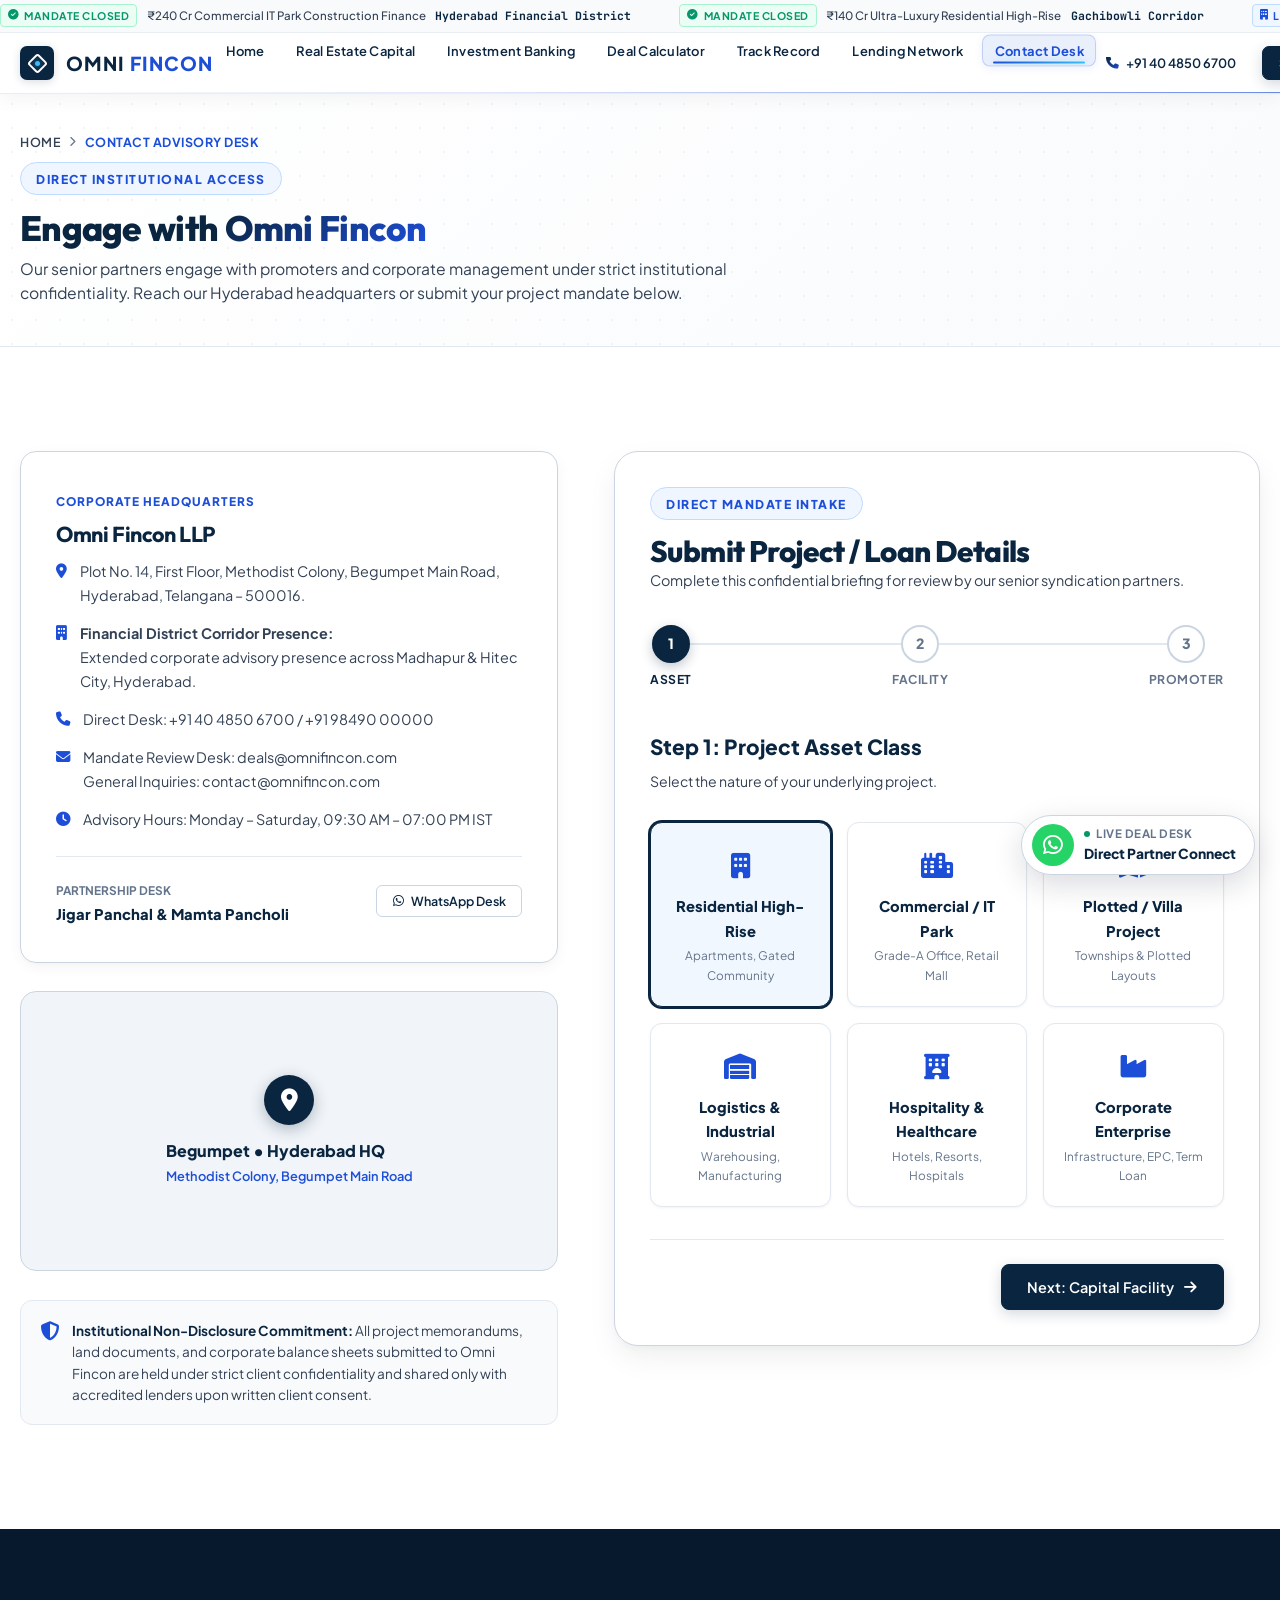
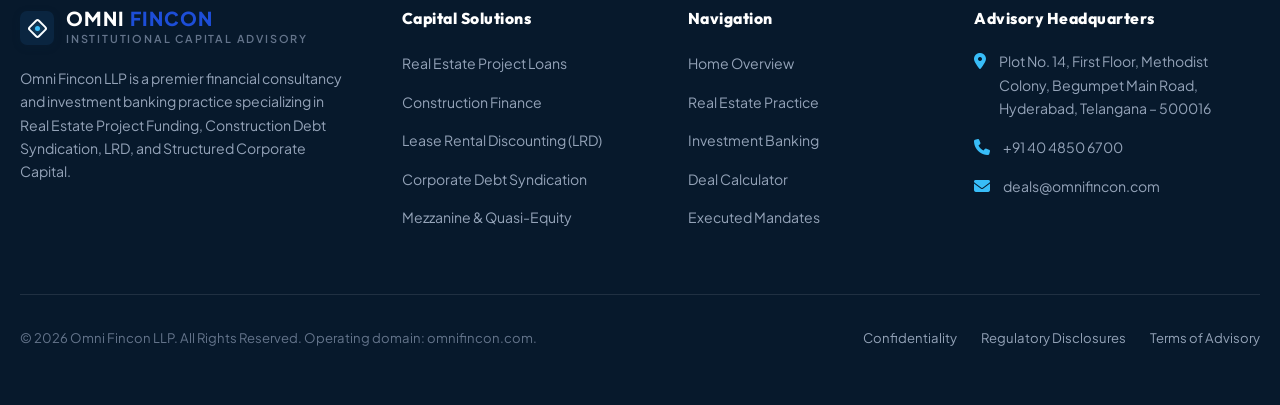
==== contact.html @ d43eb756 "Add files via upload" ====
<!DOCTYPE html>
<html lang="en">
<head>
  <meta charset="UTF-8">
  <meta name="viewport" content="width=device-width, initial-scale=1.0">
  <title>Contact Advisory Desk & Headquarters | Omni Fincon</title>
  <meta name="description" content="Connect with Omni Fincon LLP. Corporate headquarters in Begumpet and Madhapur, Hyderabad. Submit your confidential real estate or debt syndication mandate.">

  <!-- Google Fonts -->
  <link rel="preconnect" href="https://fonts.googleapis.com">
  <link rel="preconnect" href="https://fonts.gstatic.com" crossorigin>
  <link href="https://fonts.googleapis.com/css2?family=JetBrains+Mono:wght@400;600;700&family=Outfit:wght@400;500;600;700;800&family=Playfair+Display:ital,wght@0,600;1,400&family=Plus+Jakarta+Sans:wght@300;400;500;600;700&display=swap" rel="stylesheet">

  <!-- FontAwesome Icons -->
  <link rel="stylesheet" href="https://cdnjs.cloudflare.com/ajax/libs/font-awesome/6.5.1/css/all.min.css">
  <link rel="stylesheet" href="style.css">
</head>
<body>

  <!-- Fixed Master Header Wrapper (Sticky Ticker + Dynamic Nav Header) -->
  <div class="header-master-wrapper">
    <!-- Live Market & Transaction Ticker -->
    <div class="ticker-bar" aria-label="Live Market and Mandate Activity Ticker">
      <div class="ticker-inner">
        <!-- Live Mandate Cycle Set 1 -->
        <div class="ticker-item">
          <span class="ticker-tag green"><i class="fa-solid fa-circle-check"></i> MANDATE CLOSED</span>
          <span>₹240 Cr Commercial IT Park Construction Finance</span>
          <span class="ticker-val">Hyderabad Financial District</span>
        </div>
        <div class="ticker-item">
          <span class="ticker-tag green"><i class="fa-solid fa-circle-check"></i> MANDATE CLOSED</span>
          <span>₹140 Cr Ultra-Luxury Residential High-Rise</span>
          <span class="ticker-val">Gachibowli Corridor</span>
        </div>
        <div class="ticker-item">
          <span class="ticker-tag"><i class="fa-solid fa-building"></i> LRD SYNDICATION</span>
          <span>₹110 Cr Grade-A Office Lease Rental Discounting</span>
          <span class="ticker-val">Sanctioned @ 8.85%</span>
        </div>
        <div class="ticker-item">
          <span class="ticker-tag green"><i class="fa-solid fa-circle-check"></i> MANDATE CLOSED</span>
          <span>₹85 Cr Mezzanine Growth Capital for Township Developer</span>
          <span class="ticker-val">AIF-Structured</span>
        </div>
        <div class="ticker-item">
          <span class="ticker-tag green"><i class="fa-solid fa-circle-check"></i> MANDATE CLOSED</span>
          <span>₹165 Cr Balance Sheet Refinancing & High-Cost Debt Takeover</span>
          <span class="ticker-val">EPC Infrastructure Conglomerate</span>
        </div>
        <div class="ticker-item">
          <span class="ticker-tag"><i class="fa-solid fa-chart-line"></i> CAPITAL BENCHMARK</span>
          <span>Construction Finance Benchmark Range</span>
          <span class="ticker-val">10.50% - 12.25%</span>
        </div>
        <div class="ticker-item">
          <span class="ticker-tag green"><i class="fa-solid fa-circle-check"></i> MANDATE CLOSED</span>
          <span>₹175 Cr Industrial Logistics Park Debt Facility</span>
          <span class="ticker-val">Shamshabad Aero Hub</span>
        </div>
        <div class="ticker-item">
          <span class="ticker-tag green"><i class="fa-solid fa-circle-check"></i> MANDATE CLOSED</span>
          <span>₹95 Cr Senior Secured Debt for Mixed-Use Development</span>
          <span class="ticker-val">HITEC City Extension</span>
        </div>

        <!-- Live Mandate Cycle Set 2 (Identical mirror sequence for seamless perpetual scroll) -->
        <div class="ticker-item">
          <span class="ticker-tag green"><i class="fa-solid fa-circle-check"></i> MANDATE CLOSED</span>
          <span>₹240 Cr Commercial IT Park Construction Finance</span>
          <span class="ticker-val">Hyderabad Financial District</span>
        </div>
        <div class="ticker-item">
          <span class="ticker-tag green"><i class="fa-solid fa-circle-check"></i> MANDATE CLOSED</span>
          <span>₹140 Cr Ultra-Luxury Residential High-Rise</span>
          <span class="ticker-val">Gachibowli Corridor</span>
        </div>
        <div class="ticker-item">
          <span class="ticker-tag"><i class="fa-solid fa-building"></i> LRD SYNDICATION</span>
          <span>₹110 Cr Grade-A Office Lease Rental Discounting</span>
          <span class="ticker-val">Sanctioned @ 8.85%</span>
        </div>
        <div class="ticker-item">
          <span class="ticker-tag green"><i class="fa-solid fa-circle-check"></i> MANDATE CLOSED</span>
          <span>₹85 Cr Mezzanine Growth Capital for Township Developer</span>
          <span class="ticker-val">AIF-Structured</span>
        </div>
        <div class="ticker-item">
          <span class="ticker-tag green"><i class="fa-solid fa-circle-check"></i> MANDATE CLOSED</span>
          <span>₹165 Cr Balance Sheet Refinancing & High-Cost Debt Takeover</span>
          <span class="ticker-val">EPC Infrastructure Conglomerate</span>
        </div>
        <div class="ticker-item">
          <span class="ticker-tag"><i class="fa-solid fa-chart-line"></i> CAPITAL BENCHMARK</span>
          <span>Construction Finance Benchmark Range</span>
          <span class="ticker-val">10.50% - 12.25%</span>
        </div>
        <div class="ticker-item">
          <span class="ticker-tag green"><i class="fa-solid fa-circle-check"></i> MANDATE CLOSED</span>
          <span>₹175 Cr Industrial Logistics Park Debt Facility</span>
          <span class="ticker-val">Shamshabad Aero Hub</span>
        </div>
        <div class="ticker-item">
          <span class="ticker-tag green"><i class="fa-solid fa-circle-check"></i> MANDATE CLOSED</span>
          <span>₹95 Cr Senior Secured Debt for Mixed-Use Development</span>
          <span class="ticker-val">HITEC City Extension</span>
        </div>
      </div>
    </div>

    <!-- Site Navigation Header -->
    <header class="site-header">
      <div class="container nav-container">
        <!-- Brand Logo -->
        <a href="index.html" class="brand-logo">
          <div class="logo-symbol">
            <div class="brand-symbol-dot"></div>
          </div>
          <div class="brand-text">
            <div class="brand-name">OMNI <span>FINCON</span></div>
          </div>
        </a>

        <!-- Desktop Navigation Menu (Standardized across all pages including Home) -->
        <ul class="nav-menu">
          <li><a href="index.html" class="nav-link">Home</a></li>
          <li><a href="real-estate-finance.html" class="nav-link">Real Estate Capital</a></li>
          <li><a href="investment-banking.html" class="nav-link">Investment Banking</a></li>
          <li><a href="index.html#calculator" class="nav-link">Deal Calculator</a></li>
          <li><a href="index.html#track-record" class="nav-link">Track Record</a></li>
          <li><a href="index.html#institutional-network" class="nav-link">Lending Network</a></li>
          <li><a href="contact.html" class="nav-link">Contact Desk</a></li>
        </ul>

        <!-- Nav Action CTAs -->
        <div class="nav-actions">
          <a href="tel:+914048506700" class="phone-quick">
            <i class="fa-solid fa-phone text-gold"></i>
            <span>+91 40 4850 6700</span>
          </a>
          <a href="contact.html#submit-mandate" class="btn btn-gold btn-sm">
            <span>Submit Mandate</span>
            <i class="fa-solid fa-arrow-right"></i>
          </a>
          <button class="mobile-toggle" aria-label="Toggle navigation">
            <i class="fa-solid fa-bars"></i>
          </button>
        </div>
      </div>
    </header>
  </div>

  <!-- Page Hero Banner -->
  <section class="page-hero contact-hero">
    <div class="container">
      <div class="breadcrumbs">
        <a href="index.html">Home</a>
        <i class="fa-solid fa-chevron-right" style="font-size: 0.65rem;"></i>
        <span class="current">Contact Advisory Desk</span>
      </div>

      <span class="section-tag">Direct Institutional Access</span>
      <h1 class="page-title">
        Engage with <span class="text-gradient-gold">Omni Fincon</span>
      </h1>
      <p class="page-intro">
        Our senior partners engage with promoters and corporate management under strict institutional confidentiality. Reach our Hyderabad headquarters or submit your project mandate below.
      </p>
    </div>
  </section>

  <!-- Contact & Mandate Submission Section -->
  <section class="section" id="submit-mandate">
    <div class="container">
      <div class="contact-split-grid">
        <!-- Left: Corporate Offices & Partner Desk -->
        <div class="contact-info-panel">
          <div class="office-hub-box">
            <span class="office-hub-badge">Corporate Headquarters</span>
            <h3>Omni Fincon LLP</h3>
            
            <div class="office-detail-row">
              <i class="fa-solid fa-location-dot"></i>
              <div>
                Plot No. 14, First Floor, Methodist Colony, Begumpet Main Road, Hyderabad, Telangana – 500016.
              </div>
            </div>

            <div class="office-detail-row">
              <i class="fa-solid fa-building"></i>
              <div>
                <strong>Financial District Corridor Presence:</strong><br>
                Extended corporate advisory presence across Madhapur & Hitec City, Hyderabad.
              </div>
            </div>

            <div class="office-detail-row">
              <i class="fa-solid fa-phone"></i>
              <div>
                Direct Desk: +91 40 4850 6700 / +91 98490 00000
              </div>
            </div>

            <div class="office-detail-row">
              <i class="fa-solid fa-envelope"></i>
              <div>
                Mandate Review Desk: deals@omnifincon.com<br>
                General Inquiries: contact@omnifincon.com
              </div>
            </div>

            <div class="office-detail-row">
              <i class="fa-solid fa-clock"></i>
              <div>
                Advisory Hours: Monday – Saturday, 09:30 AM – 07:00 PM IST
              </div>
            </div>

            <div style="margin-top: 1.5rem; padding-top: 1.2rem; border-top: 1px solid var(--border-light); display: flex; justify-content: space-between; align-items: center;">
              <div>
                <span style="font-size: 0.74rem; color: var(--text-muted); text-transform: uppercase; font-weight: 700;">Partnership Desk</span>
                <div style="font-size: 0.92rem; font-weight: 800; color: var(--brand-navy);">Jigar Panchal & Mamta Pancholi</div>
              </div>
              <a href="https://wa.me/919849000000" target="_blank" class="btn btn-outline-gold btn-sm">
                <i class="fa-brands fa-whatsapp"></i> WhatsApp Desk
              </a>
            </div>
          </div>

          <!-- Stylized Dark Map Visualizer -->
          <div class="map-canvas-box">
            <div class="map-pin-pulse">
              <div class="map-pin-icon">
                <i class="fa-solid fa-location-dot"></i>
              </div>
              <div style="font-size: 1rem; font-weight: 800; color: var(--brand-navy); margin-bottom: 2px;">Begumpet • Hyderabad HQ</div>
              <div style="font-size: 0.8rem; color: var(--brand-blue); font-weight: 600;">Methodist Colony, Begumpet Main Road</div>
            </div>
          </div>

          <!-- Confidentiality Guarantee -->
          <div style="background: var(--bg-surface-alt); border: 1px solid var(--border-light); border-radius: 12px; padding: 1.2rem; display: flex; gap: 0.8rem; align-items: flex-start;">
            <i class="fa-solid fa-shield-halved" style="color: var(--brand-blue); font-size: 1.2rem; margin-top: 2px;"></i>
            <div style="font-size: 0.85rem; color: var(--text-secondary); line-height: 1.55;">
              <strong style="color: var(--brand-navy);">Institutional Non-Disclosure Commitment:</strong> All project memorandums, land documents, and corporate balance sheets submitted to Omni Fincon are held under strict client confidentiality and shared only with accredited lenders upon written client consent.
            </div>
          </div>
        </div>

        <!-- Right: Mandate Intake Form -->
        <div>
          <div class="mandate-form-container" style="padding: 2.2rem; box-shadow: var(--shadow-lg);">
            <div class="section-header" style="text-align: left; margin-bottom: 2rem;">
              <span class="section-tag">Direct Mandate Intake</span>
              <h2 style="font-size: 1.85rem; font-weight: 800; color: var(--brand-navy);">Submit Project / Loan Details</h2>
              <p style="font-size: 0.9rem; color: var(--text-secondary);">
                Complete this confidential briefing for review by our senior syndication partners.
              </p>
            </div>

            <!-- Wizard Steps Header -->
            <div class="wizard-steps-header">
              <div class="step-indicator active" data-step-indicator="1">
                <div class="step-circle">1</div>
                <div class="step-label">Asset</div>
              </div>
              <div class="step-indicator" data-step-indicator="2">
                <div class="step-circle">2</div>
                <div class="step-label">Facility</div>
              </div>
              <div class="step-indicator" data-step-indicator="3">
                <div class="step-circle">3</div>
                <div class="step-label">Promoter</div>
              </div>
            </div>

            <!-- Step 1 -->
            <div class="wizard-panel active" data-step="1">
              <div class="form-group-title">Step 1: Project Asset Class</div>
              <div class="form-group-desc">Select the nature of your underlying project.</div>

              <div class="form-selection-grid">
                <div class="select-card selected" data-value="residential">
                  <div class="select-card-icon"><i class="fa-solid fa-building"></i></div>
                  <div class="select-card-name">Residential High-Rise</div>
                  <div class="select-card-sub">Apartments, Gated Community</div>
                </div>
                <div class="select-card" data-value="commercial">
                  <div class="select-card-icon"><i class="fa-solid fa-city"></i></div>
                  <div class="select-card-name">Commercial / IT Park</div>
                  <div class="select-card-sub">Grade-A Office, Retail Mall</div>
                </div>
                <div class="select-card" data-value="plotted">
                  <div class="select-card-icon"><i class="fa-solid fa-map-location-dot"></i></div>
                  <div class="select-card-name">Plotted / Villa Project</div>
                  <div class="select-card-sub">Townships & Plotted Layouts</div>
                </div>
                <div class="select-card" data-value="logistics">
                  <div class="select-card-icon"><i class="fa-solid fa-warehouse"></i></div>
                  <div class="select-card-name">Logistics & Industrial</div>
                  <div class="select-card-sub">Warehousing, Manufacturing</div>
                </div>
                <div class="select-card" data-value="hospitality">
                  <div class="select-card-icon"><i class="fa-solid fa-hotel"></i></div>
                  <div class="select-card-name">Hospitality & Healthcare</div>
                  <div class="select-card-sub">Hotels, Resorts, Hospitals</div>
                </div>
                <div class="select-card" data-value="corporate">
                  <div class="select-card-icon"><i class="fa-solid fa-industry"></i></div>
                  <div class="select-card-name">Corporate Enterprise</div>
                  <div class="select-card-sub">Infrastructure, EPC, Term Loan</div>
                </div>
              </div>

              <div class="wizard-nav-btns" style="justify-content: flex-end;">
                <button class="btn btn-gold btn-wizard-next">
                  <span>Next: Capital Facility</span>
                  <i class="fa-solid fa-arrow-right"></i>
                </button>
              </div>
            </div>

            <!-- Step 2 -->
            <div class="wizard-panel" data-step="2">
              <div class="form-group-title">Step 2: Desired Capital Facility</div>
              <div class="form-group-desc">Specify loan requirements and current approval stage.</div>

              <div class="form-row-2">
                <div class="form-field">
                  <label>Financing Structure Needed *</label>
                  <select class="form-select" id="mandate-facility-type">
                    <option value="cf">Construction Finance / Project Loan</option>
                    <option value="lrd">Lease Rental Discounting (LRD)</option>
                    <option value="mezz">Mezzanine / Structured Debt</option>
                    <option value="land">Land Equity / Plotted Acquisition</option>
                    <option value="takeover">High-Cost Debt Refinancing / Takeover</option>
                    <option value="pe">Private Equity / Joint Venture (JV)</option>
                  </select>
                </div>
                <div class="form-field">
                  <label>Approval & Execution Stage *</label>
                  <select class="form-select" id="mandate-stage">
                    <option value="rera">RERA Approved & Ready to Launch</option>
                    <option value="under_construction">Active Construction (Plinth / Slab level)</option>
                    <option value="approvals">Municipal Sanctions in Progress</option>
                    <option value="ready">Completed / Occupancy Certificate (OC) Stage</option>
                    <option value="land">Land Acquisition Stage</option>
                  </select>
                </div>
              </div>

              <div class="form-row-2">
                <div class="form-field">
                  <label>Estimated Project Cost (Crores INR) *</label>
                  <input type="number" class="form-input" id="mandate-project-cost" placeholder="e.g. 150">
                </div>
                <div class="form-field">
                  <label>Desired Debt Amount (Crores INR) *</label>
                  <input type="number" class="form-input" id="mandate-capital-req" placeholder="e.g. 90">
                </div>
              </div>

              <div class="wizard-nav-btns">
                <button class="btn btn-glass btn-wizard-prev">
                  <i class="fa-solid fa-arrow-left"></i> <span>Back</span>
                </button>
                <button class="btn btn-gold btn-wizard-next">
                  <span>Next: Promoter Details</span>
                  <i class="fa-solid fa-arrow-right"></i>
                </button>
              </div>
            </div>

            <!-- Step 3 -->
            <div class="wizard-panel" data-step="3">
              <div class="form-group-title">Step 3: Promoter & Entity Verification</div>
              <div class="form-group-desc">Direct details for senior partner communication.</div>

              <div class="form-row-2">
                <div class="form-field">
                  <label>Promoter / Director Name *</label>
                  <input type="text" class="form-input" id="mandate-promoter-name" placeholder="Full Name" required>
                </div>
                <div class="form-field">
                  <label>Development Entity Name *</label>
                  <input type="text" class="form-input" id="mandate-entity-name" placeholder="Company Name" required>
                </div>
              </div>

              <div class="form-row-2">
                <div class="form-field">
                  <label>Official Email Address *</label>
                  <input type="email" class="form-input" id="mandate-email" placeholder="name@company.com" required>
                </div>
                <div class="form-field">
                  <label>Direct Mobile / WhatsApp Contact *</label>
                  <input type="tel" class="form-input" id="mandate-phone" placeholder="+91 98765 43210" required>
                </div>
              </div>

              <div class="form-row-2">
                <div class="form-field">
                  <label>Project Location / City *</label>
                  <input type="text" class="form-input" id="mandate-city" placeholder="e.g. Hyderabad (Kokapet / Neopolis)">
                </div>
                <div class="form-field">
                  <label>Target Turnaround Timeline</label>
                  <select class="form-select" id="mandate-urgency">
                    <option value="immediate">Urgent (Within 30 Days)</option>
                    <option value="standard">Standard (30 - 60 Days)</option>
                    <option value="planning">Forward Planning (Next Quarter)</option>
                  </select>
                </div>
              </div>

              <div class="form-field">
                <label>Brief Project Notes / Specific Structuring Needs (Optional)</label>
                <textarea class="form-textarea" id="mandate-notes" placeholder="Mention total land extent, built-up area (BUA), projected top-line revenue, or existing bank liabilities..."></textarea>
              </div>

              <div class="wizard-nav-btns">
                <button class="btn btn-glass btn-wizard-prev">
                  <i class="fa-solid fa-arrow-left"></i> <span>Back</span>
                </button>
                <button class="btn btn-gold" id="wizard-submit-btn">
                  <i class="fa-solid fa-shield-halved"></i>
                  <span>Submit Mandate Confidentially</span>
                </button>
              </div>
            </div>
          </div>
        </div>
      </div>
    </div>
  </section>

  <!-- Site Footer -->
  <footer class="site-footer" data-header-theme="dark">
    <div class="container">
      <div class="footer-grid">
        <div class="footer-brand">
          <div class="brand-logo" style="margin-bottom: 1rem;">
            <div class="logo-symbol">
              <div class="brand-symbol-dot"></div>
            </div>
            <div class="brand-text">
              <div class="brand-name">OMNI <span>FINCON</span></div>
              <div class="brand-tagline">Institutional Capital Advisory</div>
            </div>
          </div>
          <p>
            Omni Fincon LLP is a premier financial consultancy and investment banking practice specializing in Real Estate Project Funding, Construction Debt Syndication, LRD, and Structured Corporate Capital.
          </p>
        </div>

        <div class="footer-col">
          <h4>Capital Solutions</h4>
          <ul class="footer-links">
            <li><a href="real-estate-finance.html">Real Estate Project Loans</a></li>
            <li><a href="real-estate-finance.html">Construction Finance</a></li>
            <li><a href="real-estate-finance.html">Lease Rental Discounting (LRD)</a></li>
            <li><a href="investment-banking.html">Corporate Debt Syndication</a></li>
            <li><a href="investment-banking.html">Mezzanine & Quasi-Equity</a></li>
          </ul>
        </div>

        <div class="footer-col">
          <h4>Navigation</h4>
          <ul class="footer-links">
            <li><a href="index.html">Home Overview</a></li>
            <li><a href="real-estate-finance.html">Real Estate Practice</a></li>
            <li><a href="investment-banking.html">Investment Banking</a></li>
            <li><a href="index.html#calculator">Deal Calculator</a></li>
            <li><a href="index.html#track-record">Executed Mandates</a></li>
          </ul>
        </div>

        <div class="footer-col">
          <h4>Advisory Headquarters</h4>
          <div class="footer-contact-item">
            <i class="fa-solid fa-location-dot"></i>
            <span>Plot No. 14, First Floor, Methodist Colony, Begumpet Main Road, Hyderabad, Telangana – 500016</span>
          </div>
          <div class="footer-contact-item">
            <i class="fa-solid fa-phone"></i>
            <span>+91 40 4850 6700</span>
          </div>
          <div class="footer-contact-item">
            <i class="fa-solid fa-envelope"></i>
            <span>deals@omnifincon.com</span>
          </div>
        </div>
      </div>

      <div class="footer-bottom">
        <div>© 2026 Omni Fincon LLP. All Rights Reserved. Operating domain: <a href="https://omnifincon.com" style="color: var(--gold-light);">omnifincon.com</a>.</div>
        <div class="footer-bottom-links">
          <a href="#">Confidentiality</a>
          <a href="#">Regulatory Disclosures</a>
          <a href="#">Terms of Advisory</a>
        </div>
      </div>
    </div>
  </footer>

  <!-- Floating WhatsApp Concierge -->
  <a href="https://wa.me/919849000000?text=Hello%20Omni%20Fincon%2C%20I%20would%20like%20to%20discuss%20a%20project%20financing%20mandate." target="_blank" class="floating-concierge" aria-label="Direct WhatsApp Concierge">
    <div class="concierge-avatar">
      <i class="fa-brands fa-whatsapp"></i>
    </div>
    <div class="concierge-text">
      <div class="concierge-title"><span></span> Live Deal Desk</div>
      <div class="concierge-subtitle">Direct Partner Connect</div>
    </div>
  </a>

  <!-- Script -->
  <script src="script.js"></script>
</body>
</html>
---- style.css ----
/* ==========================================================================
   OMNI FINCON - Institutional Capital & Real Estate Investment Banking
   Executive Light Corporate Design System
   Palette: Sovereign Navy Blue, Sapphire, Crisp White, Slate & Emerald
   ========================================================================== */

:root {
  /* Canvas & Background Surfaces */
  --bg-page: #ffffff;
  --bg-surface: #ffffff;
  --bg-surface-alt: #f8fafc;
  --bg-surface-tint: #f1f5f9;
  --bg-surface-subtle: #edf2f7;
  --bg-glass: rgba(255, 255, 255, 0.95);
  
  /* Primary Sovereign Navy & Sapphire Brand Accents (NO GOLD, NO DARK) */
  --brand-navy: #0a2540;
  --brand-navy-deep: #07192c;
  --brand-navy-light: #16365c;
  --brand-blue: #1d4ed8;
  --brand-blue-accent: #2563eb;
  --brand-blue-light: #eff6ff;
  --brand-blue-border: #bfdbfe;
  
  /* Positive / Deal Milestone Accents */
  --emerald-primary: #059669;
  --emerald-light: #ecfdf5;
  --emerald-border: #a7f3d0;
  
  /* Typography Colors */
  --text-primary: #0f172a;
  --text-secondary: #334155;
  --text-muted: #64748b;
  --text-light: #94a3b8;
  --text-brand: #0a2540;
  --text-blue: #1d4ed8;
  
  /* Hairline Borders & Dividers */
  --border-light: #e2e8f0;
  --border-medium: #cbd5e1;
  --border-brand: #93c5fd;
  
  /* Elevation Shadows (Webflow / Stripe / McKinsey Grade) */
  --shadow-sm: 0 1px 3px rgba(15, 23, 42, 0.05);
  --shadow-md: 0 4px 16px -2px rgba(15, 23, 42, 0.06), 0 2px 4px rgba(15, 23, 42, 0.02);
  --shadow-lg: 0 12px 32px -4px rgba(15, 23, 42, 0.08), 0 4px 8px rgba(15, 23, 42, 0.03);
  --shadow-hover: 0 20px 40px -8px rgba(15, 23, 42, 0.12), 0 4px 10px rgba(15, 23, 42, 0.04);
  
  /* Transitions */
  --transition-fast: 0.18s cubic-bezier(0.4, 0, 0.2, 1);
  --transition-smooth: 0.3s cubic-bezier(0.16, 1, 0.3, 1);
  
  /* Fonts */
  --font-heading: 'Outfit', -apple-system, BlinkMacSystemFont, 'Segoe UI', Roboto, sans-serif;
  --font-serif: 'Playfair Display', Georgia, serif;
  --font-body: 'Plus Jakarta Sans', -apple-system, BlinkMacSystemFont, 'Segoe UI', Roboto, sans-serif;
  --font-mono: 'JetBrains Mono', 'SF Mono', monospace;

  /* Executive Investment Banking Cursors (Compact Precision) */
  --cursor-ib-default: url("data:image/svg+xml,%3Csvg%20xmlns%3D%22http%3A%2F%2Fwww.w3.org%2F2000%2Fsvg%22%20width%3D%2220%22%20height%3D%2220%22%20viewBox%3D%220%200%2020%2020%22%3E%3Cdefs%3E%3Cfilter%20id%3D%22s20%22%20x%3D%22-30%25%22%20y%3D%22-30%25%22%20width%3D%22160%25%22%20height%3D%22160%25%22%3E%3CfeDropShadow%20dx%3D%220.8%22%20dy%3D%221%22%20stdDeviation%3D%220.8%22%20flood-color%3D%22%230a2540%22%20flood-opacity%3D%220.45%22%2F%3E%3C%2Ffilter%3E%3C%2Fdefs%3E%3Cpath%20d%3D%22M1.5%201.5%20L7.5%2017.5%20L10.5%2011.5%20L16.5%2011.5%20Z%22%20fill%3D%22%23ffffff%22%20stroke%3D%22%23ffffff%22%20stroke-width%3D%222%22%20stroke-linejoin%3D%22round%22%20filter%3D%22url(%23s20)%22%2F%3E%3Cpath%20d%3D%22M1.5%201.5%20L7.5%2017.5%20L10.5%2011.5%20Z%22%20fill%3D%22%230a2540%22%2F%3E%3Cpath%20d%3D%22M1.5%201.5%20L10.5%2011.5%20L16.5%2011.5%20Z%22%20fill%3D%22%231d4ed8%22%2F%3E%3Cpolygon%20points%3D%221.5%2C1.5%205%2C7%2010.5%2C11.5%204%2C6%22%20fill%3D%22rgba(255%2C255%2C255%2C0.3)%22%2F%3E%3Ccircle%20cx%3D%221.5%22%20cy%3D%221.5%22%20r%3D%220.8%22%20fill%3D%22%2338bdf8%22%2F%3E%3C%2Fsvg%3E") 1 1, auto;
  --cursor-ib-pointer: url("data:image/svg+xml,%3Csvg%20xmlns%3D%22http%3A%2F%2Fwww.w3.org%2F2000%2Fsvg%22%20width%3D%2220%22%20height%3D%2220%22%20viewBox%3D%220%200%2020%2020%22%3E%3Cdefs%3E%3Cfilter%20id%3D%22p20%22%20x%3D%22-30%25%22%20y%3D%22-30%25%22%20width%3D%22160%25%22%20height%3D%22160%25%22%3E%3CfeDropShadow%20dx%3D%220.8%22%20dy%3D%221%22%20stdDeviation%3D%220.8%22%20flood-color%3D%22%23059669%22%20flood-opacity%3D%220.5%22%2F%3E%3C%2Ffilter%3E%3C%2Fdefs%3E%3Cpath%20d%3D%22M1.5%201.5%20L7.5%2017.5%20L10.5%2011.5%20L16.5%2011.5%20Z%22%20fill%3D%22%23ffffff%22%20stroke%3D%22%23ffffff%22%20stroke-width%3D%222%22%20stroke-linejoin%3D%22round%22%20filter%3D%22url(%23p20)%22%2F%3E%3Cpath%20d%3D%22M1.5%201.5%20L7.5%2017.5%20L10.5%2011.5%20Z%22%20fill%3D%22%23065f46%22%2F%3E%3Cpath%20d%3D%22M1.5%201.5%20L10.5%2011.5%20L16.5%2011.5%20Z%22%20fill%3D%22%23059669%22%2F%3E%3Ccircle%20cx%3D%2215%22%20cy%3D%225%22%20r%3D%223.8%22%20fill%3D%22%23059669%22%20stroke%3D%22%23ffffff%22%20stroke-width%3D%221%22%2F%3E%3Cpath%20d%3D%22M13.5%206.5%20L16.5%203.5%20M14.5%203.5%20L16.5%203.5%20L16.5%205.5%22%20fill%3D%22none%22%20stroke%3D%22%23ffffff%22%20stroke-width%3D%221.1%22%20stroke-linecap%3D%22round%22%20stroke-linejoin%3D%22round%22%2F%3E%3Ccircle%20cx%3D%221.5%22%20cy%3D%221.5%22%20r%3D%220.8%22%20fill%3D%22%2334d399%22%2F%3E%3C%2Fsvg%3E") 1 1, pointer;
}

/* Global Reset */
*, *::before, *::after {
  margin: 0;
  padding: 0;
  box-sizing: border-box;
}

html {
  scroll-behavior: smooth;
  font-size: 16px;
  background-color: var(--bg-page);
  cursor: var(--cursor-ib-default);
}

section[id],
div[id] {
  scroll-margin-top: 105px;
}

body {
  font-family: var(--font-body);
  color: var(--text-primary);
  background-color: var(--bg-page);
  line-height: 1.65;
  overflow-x: hidden;
  -webkit-font-smoothing: antialiased;
  -moz-osx-font-smoothing: grayscale;
  cursor: var(--cursor-ib-default);
  padding-top: 92px;
}

/* Interactive Elements Investment Banking Pointer Cursor */
a,
button,
input[type="button"],
input[type="submit"],
input[type="reset"],
input[type="range"],
select,
.btn,
.nav-link,
.brand-logo,
.calc-type-btn,
.deal-filter-btn,
.card-link-btn,
.faq-question,
.tombstone-card,
.service-card,
.mobile-toggle,
.modal-close-btn,
.phone-quick,
[role="button"],
[tabindex="0"] {
  cursor: var(--cursor-ib-pointer);
}

/* Form text fields keep standard text caret */
input[type="text"],
input[type="email"],
input[type="tel"],
input[type="number"],
input[type="search"],
textarea {
  cursor: text;
}

/* Luxury Custom Investment Banking Precision Reticle Follower (Compact) */
.ib-cursor-follower {
  position: fixed;
  top: 0;
  left: 0;
  width: 24px;
  height: 24px;
  border-radius: 50%;
  border: 1.5px solid rgba(29, 78, 216, 0.45);
  background: rgba(29, 78, 216, 0.04);
  pointer-events: none;
  z-index: 999999;
  transform: translate(-50%, -50%);
  transition: width 0.25s cubic-bezier(0.16, 1, 0.3, 1),
              height 0.25s cubic-bezier(0.16, 1, 0.3, 1),
              background 0.25s ease,
              border-color 0.25s ease,
              box-shadow 0.25s ease,
              opacity 0.3s ease;
  opacity: 0;
  backdrop-filter: blur(2px);
  -webkit-backdrop-filter: blur(2px);
  box-shadow: 0 0 10px rgba(29, 78, 216, 0.15);
}

.ib-cursor-follower.is-hovering {
  width: 38px;
  height: 38px;
  border-color: rgba(5, 150, 105, 0.65);
  background: rgba(5, 150, 105, 0.08);
  box-shadow: 0 0 16px rgba(5, 150, 105, 0.25);
}

.ib-cursor-follower.is-clicking {
  transform: translate(-50%, -50%) scale(0.82);
}

@media (hover: none) and (pointer: coarse) {
  .ib-cursor-follower {
    display: none !important;
  }
}

/* Container */
.container {
  width: 100%;
  max-width: 1280px;
  margin: 0 auto;
  padding: 0 2rem;
  position: relative;
  z-index: 1;
}

/* Typography Utilities */
h1, h2, h3, h4, h5, h6 {
  font-family: var(--font-heading);
  color: var(--brand-navy);
  font-weight: 700;
  line-height: 1.22;
  letter-spacing: -0.02em;
}

.serif-accent {
  font-family: var(--font-serif);
  font-style: italic;
  font-weight: 400;
}

.text-brand {
  color: var(--brand-navy);
}

.text-blue {
  color: var(--brand-blue);
}

.text-gradient-gold, .text-gold {
  /* Redefined as Executive Deep Navy to Sapphire Gradient */
  background: linear-gradient(135deg, #0a2540 0%, #1d4ed8 100%);
  -webkit-background-clip: text;
  -webkit-text-fill-color: transparent;
  display: inline-block;
}

.text-cyan {
  color: var(--brand-blue);
}

.text-muted {
  color: var(--text-secondary);
}

p {
  color: var(--text-secondary);
  font-size: 1rem;
}

a {
  color: inherit;
  text-decoration: none;
  transition: var(--transition-fast);
}

/* ==========================================================================
   Fixed Header Master Wrapper (Sticky Container for Ticker + Navigation Header)
   Keeps the Live Ticker permanently visible across all scrolls, pages & sections
   ========================================================================== */
.header-master-wrapper {
  position: fixed !important;
  top: 0 !important;
  left: 0 !important;
  right: 0 !important;
  width: 100% !important;
  z-index: 99999 !important;
  display: flex;
  flex-direction: column;
}

/* Top Live Transaction & Market Ticker (Semi-Transparent Executive Frosted Glass) */
.ticker-bar {
  background: rgba(248, 250, 252, 0.85);
  backdrop-filter: blur(14px) saturate(180%);
  -webkit-backdrop-filter: blur(14px) saturate(180%);
  border-bottom: 1px solid rgba(226, 232, 240, 0.7);
  padding: 0.28rem 0;
  font-size: 0.72rem;
  overflow: hidden;
  white-space: nowrap;
  position: relative;
  z-index: 101;
  transition: background 0.35s cubic-bezier(0.16, 1, 0.3, 1),
              border-color 0.35s cubic-bezier(0.16, 1, 0.3, 1),
              color 0.35s cubic-bezier(0.16, 1, 0.3, 1);
}

/* Scrolled Light Theme on Ticker */
.header-master-wrapper.scrolled .ticker-bar {
  background: rgba(248, 250, 252, 0.88);
  border-bottom-color: var(--border-medium);
}

/* Dark Theme on Deep Navy Backgrounds (CTA Section & Footer) */
.header-master-wrapper.theme-dark .ticker-bar {
  background: rgba(7, 26, 47, 0.86);
  border-bottom-color: rgba(255, 255, 255, 0.12);
}

.header-master-wrapper.theme-dark .ticker-item {
  color: #cbd5e1;
}

.header-master-wrapper.theme-dark .ticker-val {
  color: #ffffff;
}

.header-master-wrapper.theme-dark .ticker-tag {
  background: rgba(30, 58, 138, 0.7);
  color: #93c5fd;
  border-color: rgba(147, 197, 253, 0.35);
}

.header-master-wrapper.theme-dark .ticker-tag.green {
  background: rgba(6, 78, 59, 0.7);
  color: #6ee7b7;
  border-color: rgba(110, 231, 183, 0.35);
}

.ticker-inner {
  display: inline-flex !important;
  width: max-content !important;
  white-space: nowrap !important;
  animation: tickerScroll 36s linear infinite !important;
  -webkit-animation: tickerScroll 36s linear infinite !important;
  gap: 0;
  align-items: center;
  will-change: transform;
}

@keyframes tickerScroll {
  0% {
    transform: translateX(0);
    -webkit-transform: translateX(0);
  }
  100% {
    transform: translateX(-50%);
    -webkit-transform: translateX(-50%);
  }
}

@-webkit-keyframes tickerScroll {
  0% {
    -webkit-transform: translateX(0);
  }
  100% {
    -webkit-transform: translateX(-50%);
  }
}

.ticker-item {
  display: inline-flex;
  align-items: center;
  gap: 0.6rem;
  color: var(--text-secondary);
  font-weight: 500;
  flex-shrink: 0;
  margin-right: 3rem;
}

.ticker-tag {
  background: var(--brand-blue-light);
  color: var(--brand-blue);
  border: 1px solid var(--brand-blue-border);
  padding: 2px 7px;
  border-radius: 4px;
  font-weight: 700;
  font-size: 0.66rem;
  letter-spacing: 0.5px;
  display: inline-flex;
  align-items: center;
  gap: 0.3rem;
}

.ticker-tag.green {
  background: var(--emerald-light);
  color: var(--emerald-primary);
  border: 1px solid var(--emerald-border);
}

.ticker-val {
  color: var(--brand-navy);
  font-weight: 700;
  font-family: var(--font-mono);
}

/* Site Navigation Header (Semi-Transparent Frosted Glass Bar) */
.site-header {
  position: relative;
  width: 100%;
  z-index: 100;
  background: rgba(255, 255, 255, 0.82);
  backdrop-filter: blur(16px) saturate(180%);
  -webkit-backdrop-filter: blur(16px) saturate(180%);
  border-bottom: 1px solid rgba(226, 232, 240, 0.75);
  box-shadow: 0 4px 20px rgba(15, 23, 42, 0.05);
  overflow: visible;
  transition: background 0.35s cubic-bezier(0.16, 1, 0.3, 1),
              backdrop-filter 0.35s cubic-bezier(0.16, 1, 0.3, 1),
              box-shadow 0.35s cubic-bezier(0.16, 1, 0.3, 1),
              border-color 0.35s cubic-bezier(0.16, 1, 0.3, 1);
}

/* Scrolled elevation */
.header-master-wrapper.scrolled .site-header {
  background: rgba(255, 255, 255, 0.86);
  box-shadow: 0 6px 24px rgba(15, 23, 42, 0.08);
}

/* Dark Theme on Deep Navy Backgrounds (CTA Banner & Footer) */
.header-master-wrapper.theme-dark .site-header {
  background: rgba(10, 37, 64, 0.85);
  border-bottom-color: rgba(255, 255, 255, 0.12);
  box-shadow: 0 8px 32px rgba(0, 0, 0, 0.35);
}

.header-master-wrapper.theme-dark .brand-name {
  color: #ffffff;
}

.header-master-wrapper.theme-dark .brand-name span {
  color: #38bdf8;
}

.header-master-wrapper.theme-dark .logo-symbol {
  background: #1d4ed8;
  box-shadow: 0 2px 10px rgba(29, 78, 216, 0.4);
}

.header-master-wrapper.theme-dark .logo-symbol::before {
  border-color: #ffffff;
}

.header-master-wrapper.theme-dark .nav-link {
  color: #f1f5f9;
}

.header-master-wrapper.theme-dark .nav-link:hover {
  color: #38bdf8;
  background: rgba(255, 255, 255, 0.12);
  border-color: rgba(255, 255, 255, 0.22);
  transform: translateY(-1.5px);
  box-shadow: 0 4px 14px rgba(56, 189, 248, 0.2), inset 0 1px 0 rgba(255, 255, 255, 0.2);
}

.header-master-wrapper.theme-dark .nav-link:active {
  transform: translateY(0.5px) scale(0.97);
}

.header-master-wrapper.theme-dark .nav-link.active {
  color: #38bdf8;
  background: rgba(56, 189, 248, 0.16);
  border-color: rgba(56, 189, 248, 0.35);
  box-shadow: 0 2px 10px rgba(56, 189, 248, 0.25);
}

.header-master-wrapper.theme-dark .nav-link::after {
  background: linear-gradient(90deg, #38bdf8, #93c5fd, #38bdf8);
  box-shadow: 0 0 10px rgba(56, 189, 248, 0.85);
}

.header-master-wrapper.theme-dark .phone-quick {
  color: #ffffff;
}

.header-master-wrapper.theme-dark .phone-quick:hover {
  color: #38bdf8;
  background: rgba(255, 255, 255, 0.1);
  border-color: rgba(255, 255, 255, 0.2);
  transform: translateY(-1.5px);
  box-shadow: 0 4px 14px rgba(56, 189, 248, 0.15);
}

.header-master-wrapper.theme-dark .phone-quick i {
  color: #38bdf8;
}

.header-master-wrapper.theme-dark .btn-gold {
  background: #ffffff;
  color: var(--brand-navy);
  border-color: #ffffff;
  box-shadow: 0 4px 14px rgba(0, 0, 0, 0.25);
}

.header-master-wrapper.theme-dark .btn-gold:hover {
  background: var(--brand-blue-light);
  color: var(--brand-blue);
  border-color: #ffffff;
  transform: translateY(-2px);
  box-shadow: 0 6px 20px rgba(255, 255, 255, 0.3);
}

.header-master-wrapper.theme-dark .btn-gold:active {
  transform: translateY(0.5px) scale(0.97);
}

.header-master-wrapper.theme-dark .mobile-toggle {
  color: #ffffff;
}

.header-master-wrapper.theme-dark .site-header::after {
  background: linear-gradient(
    90deg,
    transparent 0%,
    rgba(56, 189, 248, 0.25) 25%,
    rgba(56, 189, 248, 0.8) 50%,
    rgba(147, 197, 253, 0.8) 65%,
    transparent 100%
  );
}

/* Dynamic Smooth Transitions for All Header Components */
.site-header,
.site-header .brand-name,
.site-header .brand-name span,
.site-header .logo-symbol,
.site-header .nav-link,
.site-header .phone-quick,
.site-header .phone-quick i,
.site-header .btn-gold,
.site-header .mobile-toggle {
  transition: all 0.35s cubic-bezier(0.16, 1, 0.3, 1);
}

/* Header Animated Edge Beam (Sweeps from One Side to Another) */
.site-header::after {
  content: '';
  position: absolute;
  bottom: 0;
  left: 0;
  right: 0;
  width: 100%;
  height: 1.5px;
  background: linear-gradient(
    90deg,
    transparent 0%,
    rgba(29, 78, 216, 0.15) 20%,
    rgba(29, 78, 216, 0.65) 50%,
    rgba(56, 189, 248, 0.65) 70%,
    transparent 100%
  );
  background-size: 200% 100%;
  animation: beamSweep 4s linear infinite;
  pointer-events: none;
}

@keyframes beamSweep {
  0% {
    background-position: 200% 0;
  }
  100% {
    background-position: -200% 0;
  }
}

/* Container & Stable Header Alignment */
.nav-container {
  display: flex;
  justify-content: space-between;
  align-items: center;
  height: 60px;
}

.header-master-wrapper.scrolled .nav-container {
  height: 60px;
}

/* Brand Logo (Executive Navy & Blue Insignia with Micro-Interaction) */
.brand-logo {
  display: flex;
  align-items: center;
  gap: 0.75rem;
  flex-shrink: 0;
  transition: transform 0.3s cubic-bezier(0.16, 1, 0.3, 1);
}

.brand-logo:hover {
  transform: translateY(-1px);
}

.logo-symbol {
  width: 34px;
  height: 34px;
  background: var(--brand-navy);
  border-radius: 7px;
  display: flex;
  align-items: center;
  justify-content: center;
  position: relative;
  box-shadow: 0 2px 8px rgba(10, 37, 64, 0.16);
  transition: all 0.4s cubic-bezier(0.16, 1, 0.3, 1);
}

.brand-logo:hover .logo-symbol {
  transform: scale(1.08);
  box-shadow: 0 4px 18px rgba(29, 78, 216, 0.35);
}

.logo-symbol::before {
  content: '';
  width: 15px;
  height: 15px;
  border: 2px solid #ffffff;
  border-radius: 3px;
  transform: rotate(45deg);
  transition: transform 0.6s cubic-bezier(0.34, 1.56, 0.64, 1);
}

.brand-logo:hover .logo-symbol::before {
  transform: rotate(225deg);
}

.brand-symbol-dot {
  position: absolute;
  width: 5px;
  height: 5px;
  background: #38bdf8;
  border-radius: 50%;
  box-shadow: 0 0 6px rgba(56, 189, 248, 0.8);
  animation: radarPing 2.5s infinite;
}

.brand-text {
  display: flex;
  flex-direction: column;
}

.brand-name {
  font-size: 1.2rem;
  font-weight: 800;
  letter-spacing: 1.1px;
  color: var(--brand-navy);
  line-height: 1;
  transition: color 0.3s ease;
}

.brand-name span {
  color: var(--brand-blue);
  transition: color 0.3s ease, text-shadow 0.3s ease;
}

.brand-logo:hover .brand-name span {
  text-shadow: 0 0 10px rgba(29, 78, 216, 0.3);
}

.brand-tagline {
  font-size: 0.68rem;
  letter-spacing: 1.8px;
  text-transform: uppercase;
  color: var(--text-muted);
  font-weight: 600;
  margin-top: 2px;
}

/* Navigation Links (Refined Micro-Animations & Dynamic Hover Pill) */
.nav-menu {
  display: flex;
  list-style: none;
  gap: 0.42rem;
  align-items: center;
  justify-content: center;
  position: relative;
  margin: 0 auto;
}

.nav-link {
  font-size: 0.81rem;
  font-weight: 600;
  letter-spacing: 0.25px;
  color: var(--brand-navy);
  position: relative;
  padding: 0.38rem 0.72rem;
  border-radius: 8px;
  transition: all 0.28s cubic-bezier(0.16, 1, 0.3, 1);
  display: inline-flex;
  align-items: center;
  justify-content: center;
  height: 32px;
  line-height: 1;
  white-space: nowrap;
  border: 1px solid transparent;
  overflow: hidden;
}

.nav-link:hover {
  color: var(--brand-blue);
  background: rgba(29, 78, 216, 0.08);
  border-color: rgba(29, 78, 216, 0.14);
  transform: translateY(-1.5px);
  box-shadow: 0 3px 12px rgba(29, 78, 216, 0.09), inset 0 1px 0 rgba(255, 255, 255, 0.8);
}

.nav-link:active {
  transform: translateY(0.5px) scale(0.97);
  transition: transform 0.08s ease;
}

.nav-link.active {
  color: var(--brand-blue);
  background: rgba(29, 78, 216, 0.09);
  font-weight: 700;
  border-color: rgba(29, 78, 216, 0.2);
  box-shadow: 0 2px 8px rgba(29, 78, 216, 0.08);
  transform: translateY(-0.5px);
}

.nav-link::after {
  content: '';
  position: absolute;
  bottom: 2px;
  left: 10px;
  right: 10px;
  height: 2px;
  background: linear-gradient(90deg, #1d4ed8, #38bdf8, #1d4ed8);
  background-size: 200% 100%;
  transform: scaleX(0);
  transform-origin: center;
  transition: transform 0.32s cubic-bezier(0.34, 1.56, 0.64, 1);
  border-radius: 99px;
  box-shadow: 0 0 8px rgba(56, 189, 248, 0.55);
}

.nav-link:hover::after,
.nav-link.active::after {
  transform: scaleX(1);
  animation: gradientFlow 3s ease infinite;
}

/* Interactive Click Ripple inside Nav Links */
.nav-click-ripple {
  position: absolute;
  width: 10px;
  height: 10px;
  background: rgba(29, 78, 216, 0.25);
  border-radius: 50%;
  transform: translate(-50%, -50%) scale(0);
  animation: ripplePop 0.5s cubic-bezier(0.16, 1, 0.3, 1) forwards;
  pointer-events: none;
}

.header-master-wrapper.theme-dark .nav-click-ripple {
  background: rgba(56, 189, 248, 0.4);
}

/* Nav Actions Container */
.nav-actions {
  display: flex;
  align-items: center;
  gap: 1rem;
  flex-shrink: 0;
}

.phone-quick {
  display: inline-flex;
  align-items: center;
  gap: 0.45rem;
  font-size: 0.80rem;
  font-weight: 600;
  color: var(--brand-navy);
  font-family: var(--font-body);
  height: 32px;
  padding: 0 0.55rem;
  border-radius: 7px;
  white-space: nowrap;
  transition: all 0.25s cubic-bezier(0.16, 1, 0.3, 1);
  border: 1px solid transparent;
}

.phone-quick:hover {
  color: var(--brand-blue);
  background: rgba(29, 78, 216, 0.06);
  border-color: rgba(29, 78, 216, 0.12);
  transform: translateY(-1.5px);
  box-shadow: 0 3px 10px rgba(29, 78, 216, 0.08);
}

.phone-quick:hover i {
  animation: phoneRing 0.6s cubic-bezier(0.36, 0.07, 0.19, 0.97) both;
}

.phone-quick i {
  color: var(--brand-blue);
  transition: transform 0.25s ease;
}

/* Nav Action CTA Button Micro-Interactions */
.nav-actions .btn-sm {
  padding: 0.45rem 1rem;
  font-size: 0.80rem;
  font-weight: 700;
  height: 34px;
  border-radius: 7px;
  position: relative;
  overflow: hidden;
  transition: all 0.28s cubic-bezier(0.16, 1, 0.3, 1);
}

.nav-actions .btn-sm:hover {
  transform: translateY(-2px);
  box-shadow: 0 6px 18px rgba(29, 78, 216, 0.25);
}

.nav-actions .btn-sm:active {
  transform: translateY(0.5px) scale(0.97);
}

.nav-actions .btn-sm i {
  transition: transform 0.25s cubic-bezier(0.16, 1, 0.3, 1);
}

.nav-actions .btn-sm:hover i {
  transform: translateX(4px);
}

/* Micro-Interaction Keyframes */
@keyframes gradientFlow {
  0% { background-position: 0% 50%; }
  50% { background-position: 100% 50%; }
  100% { background-position: 0% 50%; }
}

@keyframes phoneRing {
  0%, 100% { transform: rotate(0deg); }
  15% { transform: rotate(-14deg); }
  30% { transform: rotate(12deg); }
  45% { transform: rotate(-8deg); }
  60% { transform: rotate(6deg); }
  75% { transform: rotate(-3deg); }
  90% { transform: rotate(1deg); }
}

@keyframes radarPing {
  0% { transform: scale(1); opacity: 1; }
  50% { transform: scale(1.6); opacity: 0.4; }
  100% { transform: scale(1); opacity: 1; }
}

@keyframes ripplePop {
  0% { transform: translate(-50%, -50%) scale(0); opacity: 0.8; }
  100% { transform: translate(-50%, -50%) scale(15); opacity: 0; }
}

/* Buttons (Executive Corporate Styling) */
.btn {
  display: inline-flex;
  align-items: center;
  justify-content: center;
  gap: 0.6rem;
  padding: 0.8rem 1.6rem;
  font-size: 0.9rem;
  font-weight: 600;
  border-radius: 8px;
  cursor: pointer;
  transition: var(--transition-smooth);
  border: 1px solid transparent;
  text-decoration: none;
  font-family: var(--font-body);
}

.btn-gold, .btn-primary {
  background: var(--brand-navy);
  color: #ffffff;
  border-color: var(--brand-navy);
  box-shadow: 0 4px 14px rgba(10, 37, 64, 0.18);
  position: relative;
  overflow: hidden;
}

.btn-gold::after, .btn-primary::after {
  content: '';
  position: absolute;
  top: -50%;
  left: -70%;
  width: 45%;
  height: 200%;
  background: linear-gradient(
    to right,
    rgba(255, 255, 255, 0) 0%,
    rgba(255, 255, 255, 0.22) 50%,
    rgba(255, 255, 255, 0) 100%
  );
  transform: rotate(25deg);
  pointer-events: none;
  opacity: 0;
  transition: opacity 0.3s;
}

.btn-gold:hover::after, .btn-primary:hover::after {
  opacity: 1;
  animation: buttonSheen 0.85s ease;
}

.btn-gold:hover, .btn-primary:hover {
  background: var(--brand-blue);
  border-color: var(--brand-blue);
  color: #ffffff;
  transform: translateY(-2px);
  box-shadow: 0 8px 20px rgba(29, 78, 216, 0.25);
}

.btn-outline-gold, .btn-secondary {
  background: #ffffff;
  border: 1px solid var(--border-medium);
  color: var(--brand-navy);
}

.btn-outline-gold:hover, .btn-secondary:hover {
  background: var(--brand-blue-light);
  border-color: var(--brand-blue);
  color: var(--brand-blue);
  transform: translateY(-2px);
}

.btn-glass {
  background: var(--bg-surface-tint);
  border: 1px solid var(--border-light);
  color: var(--brand-navy);
}

.btn-glass:hover {
  background: #ffffff;
  border-color: var(--border-medium);
  transform: translateY(-2px);
}

.btn-sm {
  padding: 0 0.95rem;
  height: 32px;
  font-size: 0.78rem;
  font-weight: 600;
  border-radius: 6px;
  display: inline-flex;
  align-items: center;
  gap: 0.45rem;
  white-space: nowrap;
}

.btn-md {
  padding: 0.65rem 1.35rem;
  font-size: 0.88rem;
  border-radius: 8px;
}

.btn-lg {
  padding: 0.75rem 1.6rem;
  font-size: 0.92rem;
  border-radius: 8px;
}

.btn-block {
  width: 100%;
  display: flex;
  justify-content: center;
  align-items: center;
  text-align: center;
}

.mobile-toggle {
  display: none;
  background: none;
  border: none;
  color: var(--brand-navy);
  font-size: 1.5rem;
  cursor: pointer;
}

/* ==========================================================================
   Hero Section (Compact Executive Corporate Layout)
   ========================================================================== */
.hero-section {
  position: relative;
  margin-top: 0;
  padding-top: 2.5rem;
  padding-bottom: 2.5rem;
  background-color: #f8fafc;
  background-image:
    linear-gradient(135deg, rgba(255, 255, 255, 0.94) 0%, rgba(248, 250, 252, 0.90) 50%, rgba(241, 245, 249, 0.86) 100%),
    url('https://images.unsplash.com/photo-1486406146926-c627a92ad1ab?auto=format&fit=crop&w=1920&q=80');
  background-size: cover;
  background-position: center center;
  background-repeat: no-repeat;
  border-bottom: 1px solid var(--border-light);
  overflow: hidden;
}

.hero-section::before {
  content: '';
  position: absolute;
  inset: 0;
  background-image: radial-gradient(#cbd5e1 0.75px, transparent 0.75px);
  background-size: 24px 24px;
  opacity: 0.35;
  pointer-events: none;
}

.hero-grid {
  display: grid;
  grid-template-columns: 1.15fr 0.85fr;
  gap: 2rem;
  align-items: center;
  position: relative;
  z-index: 2;
}

.hero-badge-wrap {
  margin-bottom: 0.55rem;
}

.hero-badge {
  display: inline-flex;
  align-items: center;
  gap: 0.45rem;
  padding: 0.28rem 0.75rem;
  border-radius: 20px;
  background: var(--brand-blue-light);
  border: 1px solid var(--brand-blue-border);
  font-size: 0.72rem;
  font-weight: 700;
  color: var(--brand-blue);
  letter-spacing: 0.4px;
  text-transform: uppercase;
}

.badge-dot {
  width: 7px;
  height: 7px;
  background: var(--emerald-primary);
  border-radius: 50%;
  animation: pulseLive 2s infinite ease-in-out;
}

.hero-title {
  font-size: 2.2rem;
  font-weight: 800;
  line-height: 1.16;
  letter-spacing: -0.025em;
  color: var(--brand-navy);
  margin-bottom: 0.65rem;
}

.hero-description {
  font-size: 0.96rem;
  line-height: 1.55;
  color: var(--text-secondary);
  margin-bottom: 1.25rem;
  max-width: 540px;
}

.hero-cta-group {
  display: flex;
  gap: 0.85rem;
  flex-wrap: wrap;
  margin-bottom: 1.25rem;
}

/* Hero Trust Strip */
.hero-trust-list {
  display: flex;
  gap: 1.4rem;
  align-items: center;
  border-top: 1px solid var(--border-light);
  padding-top: 0.85rem;
}

.trust-item {
  display: flex;
  align-items: center;
  gap: 0.45rem;
  font-size: 0.82rem;
  font-weight: 600;
  color: var(--text-secondary);
}

.trust-icon {
  color: var(--brand-blue);
  font-size: 0.92rem;
}

/* Hero Right: Live Advisory Cockpit (Clean Crisp Card) */
.hero-card-wrapper {
  position: relative;
}

.hero-card-backdrop {
  display: none; /* Removed dark blur glow */
}

.hero-live-cockpit {
  position: relative;
  background: #ffffff;
  border: 1px solid var(--border-medium);
  border-radius: 14px;
  padding: 1.25rem 1.35rem;
  box-shadow: var(--shadow-md);
}

.cockpit-header {
  display: flex;
  justify-content: space-between;
  align-items: center;
  margin-bottom: 0.85rem;
  padding-bottom: 0.65rem;
  border-bottom: 1px solid var(--border-light);
}

.cockpit-title-h4 {
  font-size: 0.98rem;
  font-weight: 800;
  color: var(--brand-navy);
}

.cockpit-subtitle {
  font-size: 0.72rem;
  color: var(--text-muted);
  font-weight: 500;
}

.live-indicator {
  display: flex;
  align-items: center;
  gap: 5px;
  font-size: 0.68rem;
  color: var(--emerald-primary);
  font-weight: 700;
  text-transform: uppercase;
  background: var(--emerald-light);
  border: 1px solid var(--emerald-border);
  padding: 2px 7px;
  border-radius: 20px;
}

/* Cockpit Stat Grid */
.cockpit-stats-grid {
  display: grid;
  grid-template-columns: 1fr 1fr;
  gap: 0.6rem;
  margin-bottom: 0.85rem;
}

.stat-pill {
  background: var(--bg-surface-alt);
  border: 1px solid var(--border-light);
  border-radius: 8px;
  padding: 0.6rem 0.8rem;
  transition: var(--transition-fast);
}

.stat-pill:hover {
  border-color: var(--brand-blue-border);
  background: var(--brand-blue-light);
  transform: translateY(-2px);
}

.stat-label {
  font-size: 0.66rem;
  color: var(--text-muted);
  text-transform: uppercase;
  letter-spacing: 0.5px;
  font-weight: 700;
  margin-bottom: 0.15rem;
}

.stat-number {
  font-family: var(--font-heading);
  font-size: 1.28rem;
  font-weight: 800;
  color: var(--brand-navy);
  line-height: 1.1;
}

.stat-number.gold {
  color: var(--brand-blue);
}

.stat-sub {
  font-size: 0.68rem;
  color: var(--emerald-primary);
  font-weight: 600;
  margin-top: 1px;
}

/* Recent Syndication Feed Box */
.cockpit-feed-title {
  font-size: 0.72rem;
  text-transform: uppercase;
  color: var(--text-muted);
  font-weight: 700;
  letter-spacing: 0.7px;
  margin-bottom: 0.5rem;
  display: flex;
  justify-content: space-between;
}

.feed-deal-box {
  background: var(--bg-surface-tint);
  border: 1px solid var(--border-light);
  border-radius: 10px;
  padding: 0.65rem 0.85rem;
  display: flex;
  align-items: center;
  justify-content: space-between;
}

.feed-deal-left {
  display: flex;
  align-items: center;
  gap: 0.75rem;
}

.feed-icon {
  width: 34px;
  height: 34px;
  background: #ffffff;
  border: 1px solid var(--border-light);
  border-radius: 8px;
  display: flex;
  align-items: center;
  justify-content: center;
  color: var(--brand-blue);
  font-size: 0.95rem;
  box-shadow: var(--shadow-sm);
}

.feed-deal-name {
  font-size: 0.82rem;
  font-weight: 700;
  color: var(--brand-navy);
}

.feed-deal-meta {
  font-size: 0.7rem;
  color: var(--text-muted);
}

.feed-deal-amount {
  font-family: var(--font-mono);
  font-size: 0.98rem;
  font-weight: 800;
  color: var(--brand-blue);
  text-align: right;
}

/* ==========================================================================
   Core Pillars Strip
   ========================================================================== */
.pillar-strip-section {
  padding: 3rem 0;
  border-bottom: 1px solid var(--border-light);
  background: #ffffff;
}

.pillar-grid {
  display: grid;
  grid-template-columns: repeat(4, 1fr);
  gap: 2rem;
}

.pillar-item {
  display: flex;
  align-items: flex-start;
  gap: 1rem;
}

.pillar-icon-box {
  width: 48px;
  height: 48px;
  flex-shrink: 0;
  background: var(--brand-blue-light);
  border: 1px solid var(--brand-blue-border);
  border-radius: 12px;
  display: flex;
  align-items: center;
  justify-content: center;
  color: var(--brand-blue);
  font-size: 1.3rem;
}

.pillar-item h4 {
  font-size: 1rem;
  font-weight: 700;
  color: var(--brand-navy);
  margin-bottom: 0.3rem;
}

.pillar-item p {
  font-size: 0.85rem;
  line-height: 1.5;
  color: var(--text-secondary);
}

/* ==========================================================================
   Section Headers
   ========================================================================== */
.section {
  padding: 6.5rem 0;
  position: relative;
  background: #ffffff;
}

.section-darker {
  background: var(--bg-surface-alt);
  border-top: 1px solid var(--border-light);
  border-bottom: 1px solid var(--border-light);
}

.section-header {
  text-align: center;
  max-width: 780px;
  margin: 0 auto 4rem;
}

.section-tag {
  display: inline-block;
  font-size: 0.76rem;
  font-weight: 800;
  text-transform: uppercase;
  letter-spacing: 1.5px;
  color: var(--brand-blue);
  margin-bottom: 0.8rem;
  padding: 0.35rem 0.95rem;
  border-radius: 20px;
  background: var(--brand-blue-light);
  border: 1px solid var(--brand-blue-border);
}

.section-title {
  font-size: 2.6rem;
  font-weight: 800;
  letter-spacing: -0.025em;
  color: var(--brand-navy);
  margin-bottom: 1.2rem;
}

.section-subtitle {
  font-size: 1.1rem;
  line-height: 1.7;
  color: var(--text-secondary);
}

/* ==========================================================================
   Signature Interactive Practice Switcher (Clean Light Styling)
   ========================================================================== */
.practice-tabs-container {
  margin: 2rem 0 3.5rem;
}

.practice-tabs-nav {
  display: flex;
  justify-content: center;
  gap: 0.8rem;
  background: var(--bg-surface-tint);
  border: 1px solid var(--border-light);
  border-radius: 50px;
  padding: 6px;
  max-width: 900px;
  margin: 0 auto 3rem;
  flex-wrap: wrap;
}

.practice-tab-btn {
  background: none;
  border: none;
  color: var(--text-secondary);
  font-family: var(--font-body);
  font-size: 0.9rem;
  font-weight: 600;
  padding: 0.75rem 1.5rem;
  border-radius: 40px;
  cursor: pointer;
  transition: var(--transition-fast);
  display: flex;
  align-items: center;
  gap: 0.5rem;
}

.practice-tab-btn:hover {
  color: var(--brand-navy);
}

.practice-tab-btn.active {
  background: var(--brand-navy);
  color: #ffffff;
  font-weight: 700;
  box-shadow: 0 4px 12px rgba(10, 37, 64, 0.2);
}

.practice-panel {
  display: none;
  animation: fadeIn 0.35s ease;
}

.practice-panel.active {
  display: grid;
  grid-template-columns: 1.15fr 0.85fr;
  gap: 3.5rem;
  align-items: center;
}

.practice-content-side {
  text-align: left;
}

.practice-lead-badge {
  display: inline-block;
  font-size: 0.74rem;
  font-weight: 800;
  text-transform: uppercase;
  letter-spacing: 1.2px;
  color: var(--brand-blue);
  margin-bottom: 0.8rem;
}

.practice-title-h3 {
  font-size: 2.1rem;
  font-weight: 800;
  color: var(--brand-navy);
  line-height: 1.2;
  margin-bottom: 1.1rem;
}

.practice-desc-p {
  font-size: 1.02rem;
  line-height: 1.7;
  color: var(--text-secondary);
  margin-bottom: 1.8rem;
}

.practice-metrics-row {
  display: grid;
  grid-template-columns: repeat(3, 1fr);
  gap: 1.2rem;
  margin-bottom: 2rem;
  border-top: 1px solid var(--border-light);
  border-bottom: 1px solid var(--border-light);
  padding: 1.4rem 0;
}

.practice-metric-item .val {
  font-family: var(--font-heading);
  font-size: 1.45rem;
  font-weight: 800;
  color: var(--brand-blue);
  line-height: 1.1;
  margin-bottom: 4px;
}

.practice-metric-item .lbl {
  font-size: 0.74rem;
  color: var(--text-muted);
  text-transform: uppercase;
  letter-spacing: 0.5px;
  font-weight: 700;
}

.practice-visual-side {
  position: relative;
  background: #ffffff;
  border: 1px solid var(--border-medium);
  border-radius: 20px;
  overflow: hidden;
  box-shadow: var(--shadow-lg);
  padding: 2.2rem;
}

.practice-visual-header {
  display: flex;
  justify-content: space-between;
  align-items: flex-start;
  margin-bottom: 1.4rem;
  border-bottom: 1px solid var(--border-light);
  padding-bottom: 1rem;
}

.practice-visual-img-box {
  width: 100%;
  height: 210px;
  border-radius: 12px;
  overflow: hidden;
  margin-bottom: 1.4rem;
  border: 1px solid var(--border-light);
}

.practice-visual-img-box img {
  width: 100%;
  height: 100%;
  object-fit: cover;
  transition: transform 0.4s ease;
}

.practice-visual-side:hover .practice-visual-img-box img {
  transform: scale(1.03);
}

/* ==========================================================================
   Services Grid (Clean White Cards)
   ========================================================================== */
.service-cards-grid {
  display: grid;
  grid-template-columns: repeat(3, 1fr);
  gap: 2rem;
}

.service-card {
  background: #ffffff;
  border: 1px solid var(--border-light);
  border-radius: 18px;
  padding: 2.4rem;
  position: relative;
  display: flex;
  flex-direction: column;
  transition: var(--transition-smooth);
  box-shadow: var(--shadow-sm);
}

.service-card:hover {
  transform: translateY(-6px);
  border-color: var(--brand-blue-border);
  box-shadow: var(--shadow-hover);
}

.service-card.highlight {
  border-color: var(--brand-blue-border);
  background: linear-gradient(180deg, #ffffff 0%, var(--brand-blue-light) 100%);
}

.card-badge-top {
  position: absolute;
  top: 1.5rem;
  right: 1.5rem;
  font-size: 0.72rem;
  font-weight: 700;
  text-transform: uppercase;
  letter-spacing: 0.8px;
  background: var(--brand-blue-light);
  color: var(--brand-blue);
  padding: 4px 10px;
  border-radius: 12px;
  border: 1px solid var(--brand-blue-border);
}

.service-icon-box {
  width: 58px;
  height: 58px;
  background: var(--brand-blue-light);
  border: 1px solid var(--brand-blue-border);
  border-radius: 14px;
  display: flex;
  align-items: center;
  justify-content: center;
  color: var(--brand-blue);
  font-size: 1.6rem;
  margin-bottom: 1.8rem;
  transition: var(--transition-fast);
}

.service-card:hover .service-icon-box {
  background: var(--brand-navy);
  color: #ffffff;
}

.service-card h3 {
  font-size: 1.45rem;
  font-weight: 700;
  margin-bottom: 0.8rem;
  color: var(--brand-navy);
}

.service-card p {
  font-size: 0.94rem;
  line-height: 1.65;
  color: var(--text-secondary);
  margin-bottom: 1.8rem;
  flex-grow: 1;
}

.service-offerings-list {
  list-style: none;
  margin-bottom: 2rem;
  display: flex;
  flex-direction: column;
  gap: 0.75rem;
  border-top: 1px solid var(--border-light);
  padding-top: 1.4rem;
}

.service-offerings-list li {
  font-size: 0.88rem;
  color: var(--text-secondary);
  display: flex;
  align-items: flex-start;
  gap: 0.6rem;
  font-weight: 500;
}

.check-icon {
  color: var(--emerald-primary);
  font-size: 0.95rem;
  margin-top: 3px;
  flex-shrink: 0;
}

.service-card-footer {
  margin-top: auto;
  padding-top: 1.2rem;
  border-top: 1px solid var(--border-light);
  display: flex;
  justify-content: space-between;
  align-items: center;
}

.ticket-size-label {
  font-size: 0.74rem;
  color: var(--text-muted);
  text-transform: uppercase;
  letter-spacing: 0.5px;
  font-weight: 700;
}

.ticket-size-val {
  font-family: var(--font-mono);
  font-size: 1rem;
  font-weight: 800;
  color: var(--brand-navy);
}

.card-link-btn {
  font-size: 0.88rem;
  font-weight: 700;
  color: var(--brand-blue);
  display: inline-flex;
  align-items: center;
  gap: 0.4rem;
}

.card-link-btn:hover {
  color: var(--brand-navy);
  transform: translateX(3px);
}

/* Sub-Services Grid */
.sub-services-grid {
  margin-top: 3.5rem;
  display: grid;
  grid-template-columns: repeat(3, 1fr);
  gap: 1.8rem;
}

.sub-service-box {
  background: #ffffff;
  border: 1px solid var(--border-light);
  border-radius: 14px;
  padding: 1.8rem;
  display: flex;
  gap: 1.2rem;
  transition: var(--transition-fast);
  box-shadow: var(--shadow-sm);
}

.sub-service-box:hover {
  border-color: var(--brand-blue-border);
  box-shadow: var(--shadow-md);
  transform: translateY(-2px);
}

.sub-service-icon {
  font-size: 1.5rem;
  color: var(--brand-blue);
}

.sub-service-content h4 {
  font-size: 1.05rem;
  font-weight: 700;
  color: var(--brand-navy);
  margin-bottom: 0.4rem;
}

.sub-service-content p {
  font-size: 0.86rem;
  line-height: 1.55;
  color: var(--text-secondary);
}

/* ==========================================================================
   Sector Specialization Matrix
   ========================================================================== */
.sector-grid-5 {
  display: grid;
  grid-template-columns: repeat(5, 1fr);
  gap: 1.4rem;
  margin: 3.5rem 0 1rem;
}

.sector-card {
  background: #ffffff;
  border: 1px solid var(--border-light);
  border-radius: 16px;
  padding: 1.8rem 1.4rem;
  position: relative;
  transition: var(--transition-smooth);
  display: flex;
  flex-direction: column;
  justify-content: space-between;
  text-align: left;
  box-shadow: var(--shadow-sm);
}

.sector-card:hover {
  border-color: var(--brand-blue);
  transform: translateY(-5px);
  box-shadow: var(--shadow-hover);
}

.sector-icon-box {
  width: 48px;
  height: 48px;
  border-radius: 12px;
  background: var(--brand-blue-light);
  border: 1px solid var(--brand-blue-border);
  display: flex;
  align-items: center;
  justify-content: center;
  color: var(--brand-blue);
  font-size: 1.3rem;
  margin-bottom: 1.2rem;
}

.sector-card:hover .sector-icon-box {
  background: var(--brand-navy);
  color: #ffffff;
}

.sector-card h3 {
  font-size: 1.08rem;
  font-weight: 700;
  color: var(--brand-navy);
  margin-bottom: 0.6rem;
  line-height: 1.3;
}

.sector-card p {
  font-size: 0.84rem;
  color: var(--text-secondary);
  line-height: 1.55;
  margin-bottom: 1.2rem;
}

.sector-tag-pill {
  font-size: 0.72rem;
  color: var(--brand-blue);
  font-weight: 700;
  letter-spacing: 0.5px;
  text-transform: uppercase;
  margin-top: auto;
  border-top: 1px solid var(--border-light);
  padding-top: 0.8rem;
}

/* ==========================================================================
   Interactive Tool: Capital Structuring & Project Loan Calculator
   ========================================================================== */
.calc-section {
  position: relative;
  background: var(--bg-surface-alt);
  border-top: 1px solid var(--border-light);
  border-bottom: 1px solid var(--border-light);
}

.calc-card-container {
  background-color: #ffffff;
  background-image:
    radial-gradient(rgba(10, 37, 64, 0.035) 1px, transparent 1px),
    linear-gradient(#ffffff, #ffffff);
  background-size: 20px 20px, 100% 100%;
  border: 1px solid var(--border-medium);
  border-radius: 24px;
  padding: 3rem;
  box-shadow: var(--shadow-lg);
  display: grid;
  grid-template-columns: 1.15fr 0.85fr;
  gap: 3.5rem;
}

.calc-inputs-pane {
  display: flex;
  flex-direction: column;
  gap: 1.8rem;
}

.calc-type-selector {
  display: grid;
  grid-template-columns: repeat(3, 1fr);
  gap: 0.8rem;
  margin-bottom: 0.5rem;
}

.calc-type-btn {
  background: var(--bg-surface-tint);
  border: 1px solid var(--border-light);
  border-radius: 12px;
  padding: 0.95rem 0.6rem;
  text-align: center;
  color: var(--text-secondary);
  font-size: 0.84rem;
  font-weight: 600;
  cursor: pointer;
  transition: var(--transition-fast);
}

.calc-type-btn.active, .calc-type-btn:hover {
  border-color: var(--brand-blue);
  background: var(--brand-blue-light);
  color: var(--brand-blue);
  font-weight: 700;
}

.calc-input-group {
  display: flex;
  flex-direction: column;
  gap: 0.6rem;
}

.calc-label-row {
  display: flex;
  justify-content: space-between;
  align-items: center;
  font-size: 0.92rem;
  font-weight: 600;
  color: var(--brand-navy);
}

.calc-val-display {
  font-family: var(--font-mono);
  font-size: 1.2rem;
  font-weight: 800;
  color: var(--brand-blue);
}

/* Range Slider (Crisp Royal Sapphire Fill) */
input[type="range"] {
  width: 100%;
  -webkit-appearance: none;
  appearance: none;
  height: 7px;
  border-radius: 5px;
  background: #e2e8f0;
  outline: none;
}

input[type="range"]::-webkit-slider-thumb {
  -webkit-appearance: none;
  appearance: none;
  width: 22px;
  height: 22px;
  border-radius: 50%;
  background: var(--brand-navy);
  cursor: pointer;
  box-shadow: 0 2px 6px rgba(10, 37, 64, 0.3);
  border: 2px solid #ffffff;
}

.calc-slider-scale {
  display: flex;
  justify-content: space-between;
  font-size: 0.76rem;
  color: var(--text-muted);
  font-family: var(--font-mono);
  font-weight: 600;
}

/* Calculator Output Pane (Clean White / Tinted Card) */
.calc-output-pane {
  background: var(--bg-surface-alt);
  border: 1px solid var(--border-light);
  border-radius: 18px;
  padding: 2.2rem;
  display: flex;
  flex-direction: column;
  justify-content: space-between;
}

.output-header {
  margin-bottom: 1.5rem;
}

.output-badge {
  font-size: 0.74rem;
  color: var(--brand-blue);
  text-transform: uppercase;
  font-weight: 800;
  letter-spacing: 0.8px;
}

.output-hero-number {
  font-family: var(--font-heading);
  font-size: 2.7rem;
  font-weight: 800;
  color: var(--brand-navy);
  line-height: 1.1;
  margin: 0.4rem 0;
}

.output-hero-number span {
  color: var(--brand-blue);
}

.output-desc {
  font-size: 0.85rem;
  color: var(--text-secondary);
}

/* Capital Stack Visual Bar */
.capital-stack-bar {
  margin: 1.5rem 0;
}

.stack-title {
  font-size: 0.8rem;
  font-weight: 700;
  color: var(--brand-navy);
  margin-bottom: 0.6rem;
  display: flex;
  justify-content: space-between;
}

.stack-progress {
  height: 26px;
  border-radius: 6px;
  display: flex;
  overflow: hidden;
  margin-bottom: 0.8rem;
  background: #cbd5e1;
}

.stack-debt {
  background: var(--brand-navy);
  color: #ffffff;
  font-size: 0.75rem;
  font-weight: 700;
  display: flex;
  align-items: center;
  justify-content: center;
  transition: width 0.3s ease;
}

.stack-equity {
  background: var(--brand-blue);
  color: #ffffff;
  font-size: 0.75rem;
  font-weight: 700;
  display: flex;
  align-items: center;
  justify-content: center;
  transition: width 0.3s ease;
}

.stack-legend {
  display: flex;
  gap: 1.4rem;
  font-size: 0.78rem;
}

.legend-item {
  display: flex;
  align-items: center;
  gap: 0.5rem;
  color: var(--text-secondary);
  font-weight: 600;
}

.legend-color {
  width: 12px;
  height: 12px;
  border-radius: 3px;
}

.calc-breakdown-table {
  display: flex;
  flex-direction: column;
  gap: 0.65rem;
  margin: 1.4rem 0 1.8rem;
  border-top: 1px solid var(--border-light);
  padding-top: 1.2rem;
}

.breakdown-row {
  display: flex;
  justify-content: space-between;
  font-size: 0.88rem;
}

.breakdown-label {
  color: var(--text-secondary);
  font-weight: 500;
}

.breakdown-val {
  font-family: var(--font-mono);
  font-weight: 700;
  color: var(--brand-navy);
}

/* ==========================================================================
   Deal Showcase / Tombstones (Physical Acrylic / Executive Plaque Style)
   ========================================================================== */
.deal-filters {
  display: flex;
  justify-content: center;
  gap: 0.8rem;
  margin-bottom: 3rem;
  flex-wrap: wrap;
}

.deal-filter-btn {
  background: #ffffff;
  border: 1px solid var(--border-medium);
  color: var(--text-secondary);
  padding: 0.6rem 1.5rem;
  border-radius: 30px;
  font-size: 0.88rem;
  font-weight: 600;
  cursor: pointer;
  transition: var(--transition-fast);
}

.deal-filter-btn.active, .deal-filter-btn:hover {
  background: var(--brand-navy);
  border-color: var(--brand-navy);
  color: #ffffff;
  box-shadow: 0 4px 12px rgba(10, 37, 64, 0.15);
}

.deals-grid {
  display: grid;
  grid-template-columns: repeat(3, 1fr);
  gap: 2rem;
}

.tombstone-card {
  background: #ffffff;
  border: 1px solid var(--border-medium);
  border-radius: 16px;
  overflow: hidden;
  text-align: center;
  position: relative;
  transition: all 0.35s cubic-bezier(0.16, 1, 0.3, 1);
  display: flex;
  flex-direction: column;
  justify-content: space-between;
  box-shadow: var(--shadow-sm);
}

.tombstone-media {
  position: relative;
  width: 100%;
  height: 135px;
  overflow: hidden;
  background: var(--bg-surface-tint);
}

.tombstone-img {
  width: 100%;
  height: 100%;
  object-fit: cover;
  transition: transform 0.6s cubic-bezier(0.16, 1, 0.3, 1);
}

.tombstone-card:hover .tombstone-img {
  transform: scale(1.08);
}

.tombstone-media .tombstone-badge {
  position: absolute;
  top: 10px;
  left: 10px;
  margin-bottom: 0;
  background: rgba(255, 255, 255, 0.95);
  backdrop-filter: blur(8px);
  -webkit-backdrop-filter: blur(8px);
  color: var(--brand-navy);
  font-weight: 700;
  font-size: 0.68rem;
  padding: 4px 10px;
  border-radius: 6px;
  box-shadow: 0 2px 6px rgba(0, 0, 0, 0.08);
  border: 1px solid rgba(226, 232, 240, 0.8);
}

.tombstone-body {
  padding: 1.4rem 1.6rem 1.6rem;
  display: flex;
  flex-direction: column;
  justify-content: space-between;
  flex-grow: 1;
}

.tombstone-card:hover {
  border-color: var(--brand-blue);
  transform: translateY(-5px);
  box-shadow: 0 16px 36px -6px rgba(10, 37, 64, 0.12), 0 0 0 1px var(--brand-blue-border);
}

.tombstone-badge {
  display: inline-block;
  font-size: 0.72rem;
  font-weight: 700;
  text-transform: uppercase;
  letter-spacing: 1px;
  padding: 4px 12px;
  border-radius: 14px;
  background: var(--bg-surface-tint);
  color: var(--text-muted);
  margin-bottom: 1.2rem;
}

.tombstone-amount {
  font-family: var(--font-heading);
  font-size: 2.3rem;
  font-weight: 800;
  color: var(--brand-navy);
  line-height: 1.1;
  margin-bottom: 0.4rem;
}

.tombstone-type {
  font-size: 0.98rem;
  font-weight: 700;
  color: var(--brand-blue);
  margin-bottom: 0.8rem;
}

.tombstone-asset-name {
  font-size: 0.88rem;
  color: var(--text-secondary);
  margin-bottom: 1.4rem;
  line-height: 1.45;
  min-height: 2.9rem;
}

.tombstone-divider {
  width: 44px;
  height: 2px;
  background: var(--brand-blue);
  margin: 0 auto 1.4rem;
  opacity: 0.7;
}

.tombstone-role {
  font-size: 0.74rem;
  color: var(--text-muted);
  text-transform: uppercase;
  letter-spacing: 0.8px;
  margin-bottom: 0.3rem;
  font-weight: 700;
}

.tombstone-advisor {
  font-size: 0.92rem;
  font-weight: 800;
  color: var(--brand-navy);
}

/* ==========================================================================
   Real Estate Visual Architecture Showcase
   ========================================================================== */
.re-split-grid {
  display: grid;
  grid-template-columns: 1fr 1fr;
  gap: 3.5rem;
  align-items: center;
}

.re-feature-box {
  display: flex;
  flex-direction: column;
  gap: 1.5rem;
}

.re-feature-item {
  display: flex;
  gap: 1.2rem;
  padding: 1.2rem;
  border-radius: 12px;
  border: 1px solid transparent;
  transition: var(--transition-fast);
}

.re-feature-item:hover {
  background: var(--bg-surface-alt);
  border-color: var(--border-light);
}

.re-feature-icon {
  width: 46px;
  height: 46px;
  background: var(--brand-blue-light);
  border: 1px solid var(--brand-blue-border);
  border-radius: 10px;
  display: flex;
  align-items: center;
  justify-content: center;
  color: var(--brand-blue);
  font-size: 1.25rem;
  flex-shrink: 0;
}

.re-feature-content h4 {
  font-size: 1.1rem;
  font-weight: 700;
  margin-bottom: 0.3rem;
  color: var(--brand-navy);
}

.re-feature-content p {
  font-size: 0.88rem;
  color: var(--text-secondary);
}

.re-visual-canvas {
  position: relative;
  border-radius: 20px;
  overflow: hidden;
  border: 1px solid var(--border-medium);
  box-shadow: var(--shadow-lg);
  height: 520px;
}

.re-visual-canvas img {
  width: 100%;
  height: 100%;
  object-fit: cover;
  transition: transform 0.6s ease;
}

.re-visual-canvas:hover img {
  transform: scale(1.03);
}

.re-overlay-card {
  position: absolute;
  bottom: 1.8rem;
  left: 1.8rem;
  right: 1.8rem;
  background: rgba(255, 255, 255, 0.96);
  backdrop-filter: blur(14px);
  border: 1px solid var(--border-medium);
  border-radius: 14px;
  padding: 1.4rem;
  box-shadow: var(--shadow-md);
}

.overlay-stats-row {
  display: flex;
  justify-content: space-around;
  text-align: center;
}

.overlay-stat-item .val {
  font-family: var(--font-heading);
  font-size: 1.4rem;
  font-weight: 800;
  color: var(--brand-navy);
}

.overlay-stat-item .lbl {
  font-size: 0.74rem;
  color: var(--text-muted);
  text-transform: uppercase;
  font-weight: 700;
}

/* ==========================================================================
   Institutional Lending Network
   ========================================================================== */
.lender-network-wrap {
  text-align: center;
  background-color: #ffffff;
  background-image:
    radial-gradient(circle at 85% 15%, rgba(29, 78, 216, 0.04) 0%, transparent 45%),
    radial-gradient(circle at 15% 85%, rgba(10, 37, 64, 0.03) 0%, transparent 45%),
    linear-gradient(#ffffff, #ffffff);
  border: 1px solid var(--border-medium);
  border-radius: 20px;
  padding: 3.5rem 2.5rem;
  box-shadow: var(--shadow-md);
  position: relative;
  overflow: hidden;
}

.lender-network-title {
  font-size: 1.25rem;
  font-weight: 800;
  color: var(--brand-navy);
  margin-bottom: 0.4rem;
}

.lender-network-sub {
  font-size: 0.92rem;
  color: var(--text-secondary);
  margin-bottom: 2.4rem;
}

.lender-categories {
  display: grid;
  grid-template-columns: repeat(4, 1fr);
  gap: 1.5rem;
}

.lender-category-card {
  background: var(--bg-surface-alt);
  border: 1px solid var(--border-light);
  border-radius: 14px;
  padding: 1.6rem 1.2rem;
  text-align: left;
}

.cat-header {
  display: flex;
  align-items: center;
  gap: 0.6rem;
  margin-bottom: 1rem;
}

.cat-dot {
  width: 8px;
  height: 8px;
  border-radius: 50%;
  background: var(--brand-blue);
}

.cat-title {
  font-size: 0.94rem;
  font-weight: 800;
  color: var(--brand-navy);
}

.cat-list {
  list-style: none;
  font-size: 0.84rem;
  color: var(--text-secondary);
  display: flex;
  flex-direction: column;
  gap: 0.5rem;
  font-weight: 500;
}

/* ==========================================================================
   Promoter Endorsements & Regulatory Seal
   ========================================================================== */
.endorsement-grid-3 {
  display: grid;
  grid-template-columns: repeat(3, 1fr);
  gap: 2rem;
  margin-top: 3.5rem;
}

.endorsement-card {
  background: #ffffff;
  border: 1px solid var(--border-light);
  border-radius: 18px;
  padding: 2.2rem;
  position: relative;
  display: flex;
  flex-direction: column;
  justify-content: space-between;
  box-shadow: var(--shadow-sm);
}

.endorsement-card:hover {
  border-color: var(--brand-blue-border);
  box-shadow: var(--shadow-md);
}

.endorsement-quote {
  font-size: 0.94rem;
  line-height: 1.7;
  color: var(--text-secondary);
  font-style: italic;
  margin-bottom: 1.8rem;
  position: relative;
  z-index: 1;
}

.endorsement-author {
  display: flex;
  align-items: center;
  gap: 1rem;
  border-top: 1px solid var(--border-light);
  padding-top: 1.2rem;
}

.author-monogram {
  width: 44px;
  height: 44px;
  border-radius: 50%;
  background: var(--brand-navy);
  display: flex;
  align-items: center;
  justify-content: center;
  font-weight: 800;
  color: #ffffff;
  font-size: 0.95rem;
}

.author-info h4 {
  font-size: 0.95rem;
  color: var(--brand-navy);
  font-weight: 800;
}

.author-info p {
  font-size: 0.76rem;
  color: var(--text-muted);
}

.regulatory-strip {
  display: flex;
  justify-content: space-around;
  align-items: center;
  background: var(--bg-surface-alt);
  border: 1px solid var(--border-light);
  border-radius: 14px;
  padding: 1.5rem 2rem;
  margin-top: 3.5rem;
  flex-wrap: wrap;
  gap: 1.5rem;
}

.reg-item {
  display: flex;
  align-items: center;
  gap: 0.8rem;
  font-size: 0.86rem;
  color: var(--brand-navy);
  font-weight: 600;
}

.reg-item i {
  color: var(--brand-blue);
  font-size: 1.15rem;
}

/* ==========================================================================
   Multi-Step Mandate Wizard Form
   ========================================================================== */
.mandate-form-container {
  background: #ffffff;
  border: 1px solid var(--border-medium);
  border-radius: 24px;
  padding: 3rem;
  box-shadow: var(--shadow-lg);
  max-width: 900px;
  margin: 0 auto;
}

.wizard-steps-header {
  display: flex;
  justify-content: space-between;
  margin-bottom: 2.5rem;
  position: relative;
}

.wizard-steps-header::before {
  content: '';
  position: absolute;
  top: 18px;
  left: 30px;
  right: 30px;
  height: 2px;
  background: var(--border-light);
  z-index: 0;
}

.step-indicator {
  position: relative;
  z-index: 1;
  display: flex;
  flex-direction: column;
  align-items: center;
  gap: 0.4rem;
}

.step-circle {
  width: 38px;
  height: 38px;
  border-radius: 50%;
  background: #ffffff;
  border: 2px solid var(--border-medium);
  display: flex;
  align-items: center;
  justify-content: center;
  font-weight: 800;
  font-size: 0.88rem;
  color: var(--text-muted);
  transition: var(--transition-fast);
}

.step-indicator.active .step-circle {
  background: var(--brand-navy);
  border-color: var(--brand-navy);
  color: #ffffff;
  box-shadow: 0 4px 12px rgba(10, 37, 64, 0.25);
}

.step-indicator.completed .step-circle {
  background: var(--emerald-primary);
  border-color: var(--emerald-primary);
  color: #ffffff;
}

.step-label {
  font-size: 0.76rem;
  font-weight: 700;
  color: var(--text-muted);
  text-transform: uppercase;
  letter-spacing: 0.5px;
}

.step-indicator.active .step-label {
  color: var(--brand-navy);
}

.wizard-panel {
  display: none;
}

.wizard-panel.active {
  display: block;
  animation: fadeIn 0.35s ease;
}

@keyframes fadeIn {
  from { opacity: 0; transform: translateY(6px); }
  to { opacity: 1; transform: translateY(0); }
}

.form-group-title {
  font-size: 1.3rem;
  font-weight: 800;
  color: var(--brand-navy);
  margin-bottom: 0.4rem;
}

.form-group-desc {
  font-size: 0.88rem;
  color: var(--text-secondary);
  margin-bottom: 1.8rem;
}

.form-selection-grid {
  display: grid;
  grid-template-columns: repeat(3, 1fr);
  gap: 1rem;
  margin-bottom: 1.8rem;
}

.select-card {
  background: #ffffff;
  border: 1px solid var(--border-light);
  border-radius: 12px;
  padding: 1.3rem 1rem;
  cursor: pointer;
  transition: var(--transition-fast);
  text-align: center;
  box-shadow: var(--shadow-sm);
}

.select-card:hover {
  border-color: var(--brand-blue-border);
  background: var(--brand-blue-light);
}

.select-card.selected {
  border-color: var(--brand-navy);
  background: #f0f7ff;
  box-shadow: 0 0 0 2px var(--brand-navy);
}

.select-card-icon {
  font-size: 1.6rem;
  color: var(--brand-blue);
  margin-bottom: 0.5rem;
}

.select-card-name {
  font-size: 0.92rem;
  font-weight: 800;
  color: var(--brand-navy);
  margin-bottom: 0.2rem;
}

.select-card-sub {
  font-size: 0.74rem;
  color: var(--text-muted);
}

.form-row-2 {
  display: grid;
  grid-template-columns: 1fr 1fr;
  gap: 1.2rem;
  margin-bottom: 1.2rem;
}

.form-field {
  display: flex;
  flex-direction: column;
  gap: 0.4rem;
  margin-bottom: 1.2rem;
}

.form-field label {
  font-size: 0.84rem;
  font-weight: 700;
  color: var(--brand-navy);
}

.form-input, .form-select, .form-textarea {
  background: #ffffff;
  border: 1px solid var(--border-medium);
  border-radius: 8px;
  padding: 0.85rem 1rem;
  color: var(--text-primary);
  font-size: 0.92rem;
  font-family: inherit;
  transition: var(--transition-fast);
}

.form-input:focus, .form-select:focus, .form-textarea:focus {
  outline: none;
  border-color: var(--brand-blue);
  box-shadow: 0 0 0 3px rgba(37, 99, 235, 0.15);
}

.form-textarea {
  resize: vertical;
  min-height: 100px;
}

.wizard-nav-btns {
  display: flex;
  justify-content: space-between;
  margin-top: 2rem;
  padding-top: 1.5rem;
  border-top: 1px solid var(--border-light);
}

/* ==========================================================================
   Leadership & Corporate Credentials
   ========================================================================== */
.about-credentials-grid {
  display: grid;
  grid-template-columns: 1fr 1fr;
  gap: 3.5rem;
  align-items: center;
}

.credentials-list {
  display: flex;
  flex-direction: column;
  gap: 1.2rem;
  margin-top: 1.8rem;
}

.cred-box {
  background: var(--bg-surface-alt);
  border-left: 3px solid var(--brand-navy);
  padding: 1.2rem 1.5rem;
  border-radius: 0 10px 10px 0;
  border-top: 1px solid var(--border-light);
  border-right: 1px solid var(--border-light);
  border-bottom: 1px solid var(--border-light);
}

.cred-box h4 {
  font-size: 1rem;
  color: var(--brand-navy);
  margin-bottom: 0.3rem;
}

.cred-box p {
  font-size: 0.86rem;
  color: var(--text-secondary);
}

.executive-card {
  background: #ffffff;
  border: 1px solid var(--border-medium);
  border-radius: 20px;
  padding: 2.2rem;
  box-shadow: var(--shadow-lg);
}

.exec-header {
  display: flex;
  align-items: center;
  gap: 1.2rem;
  margin-bottom: 1.4rem;
}

.exec-avatar {
  width: 64px;
  height: 64px;
  border-radius: 50%;
  background: var(--brand-navy);
  display: flex;
  align-items: center;
  justify-content: center;
  color: #ffffff;
  font-size: 1.5rem;
}

.exec-info h3 {
  font-size: 1.25rem;
  color: var(--brand-navy);
}

.exec-role {
  font-size: 0.84rem;
  color: var(--brand-blue);
  font-weight: 700;
}

.exec-quote {
  font-size: 0.95rem;
  font-style: italic;
  color: var(--text-secondary);
  line-height: 1.65;
  border-left: 3px solid var(--brand-blue);
  padding-left: 1rem;
  margin-bottom: 1.4rem;
}

.office-hq-card {
  background: var(--bg-surface-alt);
  border: 1px solid var(--border-light);
  border-radius: 12px;
  padding: 1.2rem;
  margin-top: 1.5rem;
  display: flex;
  align-items: flex-start;
  gap: 0.8rem;
}

.office-hq-card i {
  color: var(--brand-blue);
  font-size: 1.2rem;
  margin-top: 2px;
}

.hq-address-text {
  font-size: 0.85rem;
  color: var(--text-secondary);
  line-height: 1.55;
}

/* ==========================================================================
   Site Footer (Sovereign Midnight Navy Grounding Strip)
   ========================================================================== */
.site-footer {
  background: var(--brand-navy-deep);
  color: #cbd5e1;
  padding: 5rem 0 2rem;
  position: relative;
  z-index: 10;
}

.footer-grid {
  display: grid;
  grid-template-columns: 1.4fr 1fr 1fr 1.2fr;
  gap: 3rem;
  margin-bottom: 4rem;
}

.footer-brand .brand-name {
  color: #ffffff;
}

.footer-brand p {
  font-size: 0.88rem;
  line-height: 1.65;
  color: #94a3b8;
  margin: 1.2rem 0;
}

.footer-socials {
  display: flex;
  gap: 0.8rem;
}

.social-link {
  width: 38px;
  height: 38px;
  border-radius: 8px;
  background: rgba(255, 255, 255, 0.08);
  border: 1px solid rgba(255, 255, 255, 0.12);
  display: flex;
  align-items: center;
  justify-content: center;
  color: #cbd5e1;
  transition: var(--transition-fast);
}

.social-link:hover {
  background: var(--brand-blue);
  border-color: var(--brand-blue);
  color: #ffffff;
  transform: translateY(-2px);
}

.footer-col h4 {
  font-size: 0.98rem;
  font-weight: 800;
  color: #ffffff;
  margin-bottom: 1.4rem;
  letter-spacing: 0.5px;
}

.footer-links {
  list-style: none;
  display: flex;
  flex-direction: column;
  gap: 0.75rem;
}

.footer-links a {
  font-size: 0.88rem;
  color: #94a3b8;
}

.footer-links a:hover {
  color: #ffffff;
  padding-left: 4px;
}

.footer-contact-item {
  display: flex;
  gap: 0.8rem;
  align-items: flex-start;
  margin-bottom: 1rem;
  font-size: 0.88rem;
  color: #94a3b8;
}

.footer-contact-item i {
  color: #38bdf8;
  font-size: 1rem;
  margin-top: 3px;
}

.footer-bottom {
  border-top: 1px solid rgba(255, 255, 255, 0.1);
  padding-top: 2rem;
  display: flex;
  justify-content: space-between;
  align-items: center;
  font-size: 0.82rem;
  color: #64748b;
  flex-wrap: wrap;
  gap: 1rem;
}

.footer-bottom-links {
  display: flex;
  gap: 1.5rem;
}

.footer-bottom-links a {
  color: #94a3b8;
}

.footer-bottom-links a:hover {
  color: #ffffff;
}

/* ==========================================================================
   Floating WhatsApp Concierge
   ========================================================================== */
.floating-concierge {
  position: fixed;
  bottom: 25px;
  right: 25px;
  z-index: 99;
  display: flex;
  align-items: center;
  gap: 10px;
  background: #ffffff;
  border: 1px solid var(--border-medium);
  padding: 8px 18px 8px 10px;
  border-radius: 50px;
  box-shadow: 0 10px 30px rgba(15, 23, 42, 0.15);
  cursor: pointer;
  transition: var(--transition-smooth);
  text-decoration: none;
  animation: subtleFloat 4.5s ease-in-out infinite;
}

.floating-concierge:hover {
  transform: translateY(-4px) scale(1.02);
  border-color: var(--brand-blue);
  box-shadow: 0 15px 35px rgba(15, 23, 42, 0.22);
}

.concierge-avatar {
  width: 42px;
  height: 42px;
  border-radius: 50%;
  background: #25d366;
  color: #ffffff;
  display: flex;
  align-items: center;
  justify-content: center;
  font-size: 1.4rem;
}

.concierge-text {
  display: flex;
  flex-direction: column;
}

.concierge-title {
  font-size: 0.72rem;
  color: var(--text-muted);
  text-transform: uppercase;
  letter-spacing: 0.5px;
  font-weight: 700;
  display: flex;
  align-items: center;
  gap: 6px;
}

.concierge-title span {
  width: 6px;
  height: 6px;
  background: var(--emerald-primary);
  border-radius: 50%;
  display: inline-block;
}

.concierge-subtitle {
  font-size: 0.86rem;
  font-weight: 800;
  color: var(--brand-navy);
}

/* ==========================================================================
   Sub-Page Banners, Specs & FAQs
   ========================================================================== */
.page-hero {
  position: relative;
  margin-top: 0;
  padding-top: 2.5rem;
  padding-bottom: 2.5rem;
  background-color: var(--bg-surface-tint);
  background: linear-gradient(180deg, var(--bg-surface-tint) 0%, #ffffff 100%);
  border-bottom: 1px solid var(--border-light);
  overflow: hidden;
}

.page-hero.re-hero {
  background-image:
    linear-gradient(135deg, rgba(255, 255, 255, 0.94) 0%, rgba(248, 250, 252, 0.90) 100%),
    url('https://images.unsplash.com/photo-1541888946425-d0fbb18f15f7?auto=format&fit=crop&w=1920&q=80');
  background-size: cover;
  background-position: center 30%;
}

.page-hero.ib-hero {
  background-image:
    linear-gradient(135deg, rgba(255, 255, 255, 0.94) 0%, rgba(248, 250, 252, 0.90) 100%),
    url('https://images.unsplash.com/photo-1497366216548-37526070297c?auto=format&fit=crop&w=1920&q=80');
  background-size: cover;
  background-position: center center;
}

.page-hero.contact-hero {
  background-image:
    linear-gradient(135deg, rgba(255, 255, 255, 0.94) 0%, rgba(248, 250, 252, 0.90) 100%),
    url('https://images.unsplash.com/photo-1497366811353-6870744d04b2?auto=format&fit=crop&w=1920&q=80');
  background-size: cover;
  background-position: center center;
}

.page-hero::before {
  content: '';
  position: absolute;
  inset: 0;
  background-image: radial-gradient(#cbd5e1 0.75px, transparent 0.75px);
  background-size: 24px 24px;
  opacity: 0.25;
  pointer-events: none;
}

.breadcrumbs {
  display: flex;
  align-items: center;
  gap: 0.5rem;
  font-size: 0.78rem;
  color: var(--text-muted);
  margin-bottom: 0.6rem;
  text-transform: uppercase;
  letter-spacing: 0.5px;
  font-weight: 600;
}

.breadcrumbs a {
  color: var(--text-secondary);
}

.breadcrumbs a:hover {
  color: var(--brand-blue);
}

.breadcrumbs span.current {
  color: var(--brand-blue);
  font-weight: 700;
}

.page-title {
  font-size: 2.2rem;
  font-weight: 800;
  line-height: 1.16;
  color: var(--brand-navy);
  margin-bottom: 0.5rem;
}

.page-intro {
  font-size: 0.98rem;
  line-height: 1.55;
  color: var(--text-secondary);
  max-width: 760px;
}

.spec-grid-3 {
  display: grid;
  grid-template-columns: repeat(3, 1fr);
  gap: 2rem;
  margin: 3.5rem 0;
}

.spec-card {
  background: #ffffff;
  border: 1px solid var(--border-light);
  border-radius: 16px;
  padding: 2.2rem;
  position: relative;
  transition: var(--transition-smooth);
  box-shadow: var(--shadow-sm);
}

.spec-card:hover {
  border-color: var(--brand-blue-border);
  transform: translateY(-5px);
  box-shadow: var(--shadow-hover);
}

.spec-card-icon {
  width: 50px;
  height: 50px;
  border-radius: 12px;
  background: var(--brand-blue-light);
  border: 1px solid var(--brand-blue-border);
  display: flex;
  align-items: center;
  justify-content: center;
  color: var(--brand-blue);
  font-size: 1.35rem;
  margin-bottom: 1.4rem;
}

.spec-card h3 {
  font-size: 1.25rem;
  font-weight: 800;
  color: var(--brand-navy);
  margin-bottom: 0.6rem;
}

.spec-card p {
  font-size: 0.9rem;
  color: var(--text-secondary);
  line-height: 1.6;
}

.lifecycle-grid {
  display: grid;
  grid-template-columns: repeat(4, 1fr);
  gap: 1.5rem;
  margin: 3rem 0;
}

.lifecycle-step {
  background: #ffffff;
  border: 1px solid var(--border-light);
  border-radius: 14px;
  padding: 1.8rem;
  box-shadow: var(--shadow-sm);
}

.step-num-badge {
  font-family: var(--font-heading);
  font-size: 1.6rem;
  font-weight: 800;
  color: var(--brand-blue);
  margin-bottom: 0.8rem;
}

.lifecycle-step h4 {
  font-size: 1.08rem;
  font-weight: 800;
  color: var(--brand-navy);
  margin-bottom: 0.5rem;
}

.lifecycle-step p {
  font-size: 0.86rem;
  color: var(--text-secondary);
  line-height: 1.55;
}

/* FAQ Accordion */
.faq-section-wrap {
  max-width: 860px;
  margin: 0 auto;
}

.faq-item {
  background: #ffffff;
  border: 1px solid var(--border-light);
  border-radius: 12px;
  margin-bottom: 1rem;
  overflow: hidden;
  transition: var(--transition-fast);
  box-shadow: var(--shadow-sm);
}

.faq-item:hover {
  border-color: var(--brand-blue-border);
}

.faq-question {
  padding: 1.3rem 1.6rem;
  display: flex;
  justify-content: space-between;
  align-items: center;
  cursor: pointer;
  font-size: 1.02rem;
  font-weight: 700;
  color: var(--brand-navy);
}

.faq-toggle-icon {
  color: var(--brand-blue);
  transition: transform 0.3s ease;
}

.faq-item.active .faq-toggle-icon {
  transform: rotate(180deg);
}

.faq-answer {
  max-height: 0;
  overflow: hidden;
  transition: max-height 0.35s ease, padding 0.35s ease;
  padding: 0 1.6rem;
  font-size: 0.92rem;
  color: var(--text-secondary);
  line-height: 1.7;
}

.faq-item.active .faq-answer {
  max-height: 300px;
  padding: 0 1.6rem 1.4rem;
}

/* Contact Grid */
.contact-split-grid {
  display: grid;
  grid-template-columns: 1fr 1.2fr;
  gap: 3.5rem;
  align-items: flex-start;
}

.contact-info-panel {
  display: flex;
  flex-direction: column;
  gap: 1.8rem;
}

.office-hub-box {
  background: #ffffff;
  border: 1px solid var(--border-medium);
  border-radius: 16px;
  padding: 2.2rem;
  box-shadow: var(--shadow-md);
}

.office-hub-badge {
  display: inline-block;
  font-size: 0.74rem;
  font-weight: 800;
  text-transform: uppercase;
  color: var(--brand-blue);
  letter-spacing: 1px;
  margin-bottom: 0.6rem;
}

.office-hub-box h3 {
  font-size: 1.35rem;
  color: var(--brand-navy);
  margin-bottom: 0.8rem;
}

.office-detail-row {
  display: flex;
  gap: 0.8rem;
  margin-bottom: 0.9rem;
  font-size: 0.9rem;
  color: var(--text-secondary);
}

.office-detail-row i {
  color: var(--brand-blue);
  margin-top: 4px;
}

.map-canvas-box {
  background: var(--bg-surface-tint);
  border: 1px solid var(--border-medium);
  border-radius: 16px;
  overflow: hidden;
  position: relative;
  height: 280px;
  display: flex;
  align-items: center;
  justify-content: center;
}

.map-pin-icon {
  width: 50px;
  height: 50px;
  background: var(--brand-navy);
  border-radius: 50%;
  display: flex;
  align-items: center;
  justify-content: center;
  color: #ffffff;
  font-size: 1.4rem;
  margin: 0 auto 0.8rem;
  box-shadow: 0 4px 15px rgba(10, 37, 64, 0.3);
}

/* Modals */
.modal-overlay {
  position: fixed;
  inset: 0;
  background: rgba(10, 37, 64, 0.6);
  backdrop-filter: blur(8px);
  z-index: 1000;
  display: none;
  align-items: center;
  justify-content: center;
  padding: 1.5rem;
}

.modal-overlay.active {
  display: flex;
  animation: fadeIn 0.3s ease;
}

.modal-content-box {
  background: #ffffff;
  border: 1px solid var(--border-medium);
  border-radius: 20px;
  padding: 2.5rem;
  max-width: 650px;
  width: 100%;
  position: relative;
  box-shadow: 0 25px 50px -12px rgba(10, 37, 64, 0.25);
  max-height: 90vh;
  overflow-y: auto;
}

.modal-close-btn {
  position: absolute;
  top: 1.2rem;
  right: 1.2rem;
  background: none;
  border: none;
  color: var(--text-muted);
  font-size: 1.5rem;
  cursor: pointer;
}

.modal-close-btn:hover {
  color: var(--brand-navy);
}

/* ==========================================================================
   Comprehensive Responsive System & Multi-Display Architecture
   - Ultra-Wide & 4K Displays (>= 1440px / 1920px)
   - Large Desktop & Medium Laptops (1025px - 1280px)
   - Tablets in Landscape & Medium Screens (993px - 1024px)
   - Tablets in Portrait (769px - 992px)
   - Mobile Devices & Small Tablets (<= 768px)
   - Compact Mobile Devices (<= 480px, e.g. iPhone SE / Mini)
   - Mobile Landscape Orientation Display Model
   - Touch Input Interaction Model (@media hover: none)
   - High-DPI & Retina Displays (2x, 3x)
   - Safe Area Insets & Notches (iPhone X+, Foldables)
   - Accessibility & Reduced Motion Display Model
   - Institutional Print Display Model (@media print)
   ========================================================================== */

/* --------------------------------------------------------------------------
   1. Ultra-Wide & 4K Displays (>= 1440px / 1920px)
   -------------------------------------------------------------------------- */
@media (min-width: 1440px) {
  .container {
    max-width: 1380px;
  }

  .hero-title {
    font-size: 2.6rem;
  }

  .hero-description {
    font-size: 1.05rem;
    max-width: 580px;
  }

  .calc-card-container {
    padding: 3rem;
  }
}

@media (min-width: 1920px) {
  .container {
    max-width: 1480px;
  }

  .hero-section {
    padding: 9.5rem 0 6rem;
  }

  .hero-title {
    font-size: 2.9rem;
  }
}

/* --------------------------------------------------------------------------
   2. Large Desktop & Medium Laptops (1025px - 1280px)
   -------------------------------------------------------------------------- */
@media (max-width: 1200px) {
  .sector-grid-5 {
    grid-template-columns: repeat(3, 1fr);
  }

  .nav-menu {
    gap: 0.2rem;
    margin: 0 0.4rem;
  }

  .nav-link {
    font-size: 0.76rem;
    padding: 0.32rem 0.48rem;
  }

  .phone-quick {
    font-size: 0.76rem;
    padding: 0 0.4rem;
  }
}

@media (max-width: 1100px) {
  .nav-actions .phone-quick {
    display: none;
  }
}

/* --------------------------------------------------------------------------
   3. Tablets in Landscape & Medium Screens (993px - 1024px)
   -------------------------------------------------------------------------- */
@media (max-width: 1024px) {
  .hero-grid,
  .calc-card-container,
  .about-credentials-grid,
  .re-split-grid,
  .practice-panel.active,
  .contact-split-grid {
    grid-template-columns: 1fr;
    gap: 2.2rem;
  }

  .pillar-grid,
  .lender-categories,
  .service-cards-grid,
  .sub-services-grid,
  .deals-grid,
  .endorsement-grid-3,
  .spec-grid-3,
  .lifecycle-grid {
    grid-template-columns: repeat(2, 1fr);
  }

  .footer-grid {
    grid-template-columns: repeat(2, 1fr);
    gap: 2.5rem;
  }

  .nav-menu {
    gap: 0.15rem;
    margin: 0 0.3rem;
  }

  .nav-link {
    font-size: 0.74rem;
    padding: 0.28rem 0.42rem;
  }

  .hero-card-wrapper {
    max-width: 640px;
    margin: 0 auto;
    width: 100%;
  }

  .calc-output-pane {
    max-width: 640px;
    margin: 0 auto;
    width: 100%;
  }
}

/* --------------------------------------------------------------------------
   4. Tablets in Portrait (769px - 992px)
   -------------------------------------------------------------------------- */
@media (max-width: 992px) {
  .mobile-toggle {
    display: inline-flex;
    align-items: center;
    justify-content: center;
    width: 42px;
    height: 42px;
    border-radius: 8px;
    background: transparent;
    border: 1px solid rgba(10, 37, 64, 0.12);
    color: var(--brand-navy);
    font-size: 1.25rem;
    cursor: pointer;
    transition: all 0.25s ease;
  }

  .mobile-toggle:hover {
    background: rgba(29, 78, 216, 0.08);
    border-color: var(--brand-blue);
    color: var(--brand-blue);
  }

  .header-master-wrapper.theme-dark .mobile-toggle {
    border-color: rgba(255, 255, 255, 0.25);
    color: #ffffff;
  }

  .header-master-wrapper.theme-dark .mobile-toggle:hover {
    background: rgba(255, 255, 255, 0.12);
    border-color: #ffffff;
  }

  .site-header {
    overflow: visible !important;
  }

  .nav-container {
    position: static;
  }

  .nav-menu {
    position: absolute;
    top: 100%;
    left: 0;
    right: 0;
    width: 100%;
    background: rgba(255, 255, 255, 0.98);
    backdrop-filter: blur(20px) saturate(180%);
    -webkit-backdrop-filter: blur(20px) saturate(180%);
    flex-direction: column;
    padding: 1.25rem 1.6rem;
    border-bottom: 1px solid var(--border-medium);
    box-shadow: 0 16px 36px rgba(10, 37, 64, 0.14);
    display: none;
    margin: 0;
    gap: 0.5rem;
    align-items: stretch;
    max-height: calc(100vh - 100px);
    overflow-y: auto;
    -webkit-overflow-scrolling: touch;
    z-index: 9999;
  }

  .nav-menu.open {
    display: flex !important;
    animation: drawerDrop 0.28s cubic-bezier(0.16, 1, 0.3, 1) forwards;
  }

  @keyframes drawerDrop {
    from {
      opacity: 0;
      transform: translateY(-10px);
    }
    to {
      opacity: 1;
      transform: translateY(0);
    }
  }

  .nav-menu .nav-link {
    font-size: 0.92rem;
    width: 100%;
    justify-content: flex-start;
    padding: 0.75rem 1rem;
    border-radius: 8px;
    height: auto;
  }

  .nav-menu .nav-link:hover {
    background: var(--brand-blue-light);
    color: var(--brand-blue);
  }

  .header-master-wrapper.theme-dark .nav-menu {
    background: rgba(10, 37, 64, 0.98);
    border-bottom: 1px solid rgba(255, 255, 255, 0.15);
  }

  .header-master-wrapper.theme-dark .nav-menu .nav-link {
    color: #ffffff;
  }

  .header-master-wrapper.theme-dark .nav-menu .nav-link:hover {
    background: rgba(255, 255, 255, 0.1);
    color: #38bdf8;
  }

  .nav-actions .phone-quick {
    display: none;
  }

  .practice-tabs-nav {
    border-radius: 20px;
    gap: 0.5rem;
    padding: 0.4rem;
  }

  .practice-tab-btn {
    padding: 0.65rem 1.15rem;
    font-size: 0.85rem;
  }

  .corporate-table th,
  .corporate-table td {
    padding: 0.95rem 1.05rem;
    font-size: 0.84rem;
  }

  .corporate-table th {
    font-size: 0.72rem;
  }
}

/* --------------------------------------------------------------------------
   5. Mobile Devices & Small Tablets (<= 768px)
   -------------------------------------------------------------------------- */
@media (max-width: 768px) {
  body {
    padding-top: 90px;
  }

  .container {
    padding: 0 1.25rem;
  }

  .hero-section {
    padding: 7.2rem 0 3.5rem;
  }

  .hero-title {
    font-size: 1.85rem;
    line-height: 1.2;
  }

  .hero-description {
    font-size: 0.92rem;
    margin-bottom: 1.2rem;
  }

  .hero-cta-group {
    gap: 0.65rem;
    margin-bottom: 1.2rem;
  }

  .hero-trust-list {
    flex-wrap: wrap;
    gap: 0.75rem 1.25rem;
  }

  .section-header {
    margin-bottom: 2.2rem;
  }

  .section-title {
    font-size: 1.8rem;
  }

  .section-subtitle {
    font-size: 0.92rem;
  }

  /* Stack Grids into 1 Column */
  .service-cards-grid,
  .sub-services-grid,
  .deals-grid,
  .pillar-grid,
  .lender-categories,
  .sector-grid-5,
  .endorsement-grid-3,
  .spec-grid-3,
  .lifecycle-grid {
    grid-template-columns: 1fr;
    gap: 1.5rem;
  }

  .form-selection-grid,
  .form-row-2 {
    grid-template-columns: 1fr;
    gap: 1rem;
  }

  .calc-card-container,
  .mandate-form-container {
    padding: 1.6rem 1.25rem;
    border-radius: 16px;
  }

  .footer-grid {
    grid-template-columns: 1fr;
    gap: 2rem;
  }

  .footer-bottom {
    flex-direction: column;
    gap: 1rem;
    text-align: center;
  }

  .footer-bottom-links {
    justify-content: center;
    flex-wrap: wrap;
    gap: 1rem;
  }

  /* Horizontal Swipe Rail for Filters & Practice Tabs */
  .deal-filters {
    justify-content: flex-start;
    flex-wrap: nowrap;
    overflow-x: auto;
    -webkit-overflow-scrolling: touch;
    padding: 0.3rem 0.2rem 0.9rem;
    margin-bottom: 1.8rem;
    scrollbar-width: none;
    -ms-overflow-style: none;
  }

  .deal-filters::-webkit-scrollbar {
    display: none;
  }

  .deal-filter-btn {
    flex-shrink: 0;
    white-space: nowrap;
    padding: 0.5rem 1.15rem;
    font-size: 0.82rem;
  }

  .practice-tabs-nav {
    justify-content: flex-start;
    flex-wrap: nowrap;
    overflow-x: auto;
    -webkit-overflow-scrolling: touch;
    border-radius: 30px;
    padding: 4px;
    scrollbar-width: none;
    margin-bottom: 2rem;
  }

  .practice-tabs-nav::-webkit-scrollbar {
    display: none;
  }

  .practice-tab-btn {
    flex-shrink: 0;
    white-space: nowrap;
    padding: 0.6rem 1.1rem;
    font-size: 0.82rem;
  }

  /* Calculator Type Selector on Mobile */
  .calc-type-selector {
    grid-template-columns: 1fr;
    gap: 0.5rem;
  }

  .calc-type-btn {
    padding: 0.75rem 0.8rem;
    font-size: 0.82rem;
    text-align: left;
  }

  /* Modal Dialog Ergonomics */
  .modal-container {
    width: 94%;
    max-width: 520px;
    padding: 1.6rem 1.25rem;
    max-height: 88vh;
    overflow-y: auto;
  }

  .cta-banner-section {
    padding: 3.5rem 0;
  }

  .cta-banner-section h2 {
    font-size: 1.85rem;
  }

  .cta-banner-section p {
    font-size: 0.95rem;
  }
}

/* --------------------------------------------------------------------------
   6. Compact Mobile Devices (<= 480px, e.g. iPhone SE, iPhone 12/13/14/15 Mini)
   -------------------------------------------------------------------------- */
@media (max-width: 480px) {
  .container {
    padding: 0 1rem;
  }

  .site-header .brand-name {
    font-size: 1.05rem;
  }

  .logo-symbol {
    width: 30px;
    height: 30px;
  }

  .nav-actions .btn-sm {
    padding: 0.4rem 0.75rem;
    font-size: 0.75rem;
    height: 32px;
  }

  .nav-actions .btn-sm i {
    display: none;
  }

  .ticker-bar {
    height: 30px;
  }

  .ticker-item {
    font-size: 0.68rem;
    padding: 0 0.8rem;
  }

  .hero-section {
    padding: 6.8rem 0 3rem;
  }

  .hero-title {
    font-size: 1.68rem;
    line-height: 1.2;
  }

  .hero-cta-group {
    flex-direction: column;
    width: 100%;
  }

  .hero-cta-group .btn {
    width: 100%;
    justify-content: center;
  }

  .hero-live-cockpit {
    padding: 1.2rem 0.9rem;
  }

  .cockpit-stats-grid {
    grid-template-columns: 1fr;
    gap: 0.6rem;
  }

  .calc-card-container,
  .mandate-form-container {
    padding: 1.3rem 0.9rem;
  }

  .output-hero-number {
    font-size: 2.1rem;
  }

  .breakdown-row {
    font-size: 0.82rem;
  }

  .tombstone-card,
  .service-card,
  .pillar-item,
  .lender-category-card,
  .sector-card {
    padding: 1.3rem 1.1rem;
  }

  .btn {
    padding: 0.75rem 1.3rem;
    font-size: 0.86rem;
  }

  .corporate-table-wrap {
    border-radius: 14px;
    margin: 1.2rem 0;
  }

  .corporate-table th,
  .corporate-table td {
    padding: 0.85rem 0.95rem;
    font-size: 0.80rem;
  }
}

/* --------------------------------------------------------------------------
   7. Mobile Landscape Orientation Display Model
   -------------------------------------------------------------------------- */
@media (max-width: 992px) and (orientation: landscape) and (max-height: 540px) {
  .hero-section {
    padding: 5rem 0 2.5rem;
  }

  .nav-menu {
    max-height: calc(100vh - 60px);
    overflow-y: auto;
    padding: 1rem 1.5rem;
    gap: 0.35rem;
  }

  .modal-container {
    max-height: 90vh;
    overflow-y: auto;
    padding: 1.2rem;
  }

  .calc-card-container {
    padding: 1.4rem;
  }
}

/* --------------------------------------------------------------------------
   8. Touch Input Interaction Model (@media hover: none)
   -------------------------------------------------------------------------- */
@media (hover: none) and (pointer: coarse) {
  .ib-cursor-follower {
    display: none !important;
  }

  /* Ensure WCAG AAA 44px Minimum Touch Targets */
  .btn,
  .nav-link,
  .deal-filter-btn,
  .practice-tab-btn,
  .calc-type-btn,
  .mobile-toggle,
  .modal-close-btn,
  .phone-quick {
    min-height: 44px;
  }

  /* Native Tap Feedback */
  .btn:active,
  .deal-filter-btn:active,
  .calc-type-btn:active,
  .practice-tab-btn:active {
    transform: scale(0.97);
  }

  /* Disable hover transform jumps on touch scroll */
  .pillar-item:hover,
  .lender-category-card:hover,
  .sector-card:hover,
  .service-card:hover,
  .tombstone-card:hover {
    transform: none;
  }
}

/* --------------------------------------------------------------------------
   9. High-DPI & Retina Displays (2x, 3x)
   -------------------------------------------------------------------------- */
@media (-webkit-min-device-pixel-ratio: 2), (min-resolution: 192dpi) {
  body {
    -webkit-font-smoothing: antialiased;
    -moz-osx-font-smoothing: grayscale;
  }

  .corporate-table th,
  .corporate-table td,
  .calc-card-container,
  .tombstone-card,
  .service-card {
    border-width: 1px;
  }
}

/* --------------------------------------------------------------------------
   10. Safe Area Insets & Notches (iPhone X+, Dynamic Island, Foldables)
   -------------------------------------------------------------------------- */
@supports (padding: max(0px)) {
  .container {
    padding-left: max(1.25rem, env(safe-area-inset-left));
    padding-right: max(1.25rem, env(safe-area-inset-right));
  }

  .header-master-wrapper {
    padding-top: env(safe-area-inset-top);
  }

  .nav-menu {
    padding-bottom: max(1.5rem, env(safe-area-inset-bottom));
  }

  .footer-bottom {
    padding-bottom: max(1.5rem, env(safe-area-inset-bottom));
  }
}

/* --------------------------------------------------------------------------
   11. Accessibility & Reduced Motion Display Model
   -------------------------------------------------------------------------- */
@media (prefers-reduced-motion: reduce) {
  body *,
  body *::before,
  body *::after {
    scroll-behavior: auto !important;
  }

  .reveal-on-scroll {
    opacity: 1 !important;
    transform: none !important;
    transition: none !important;
  }

  .site-header::after {
    display: none !important;
  }

  /* Live institutional market ticker is prioritized to remain constantly moving */
  .ticker-inner {
    animation: tickerScroll 36s linear infinite !important;
    -webkit-animation: tickerScroll 36s linear infinite !important;
  }
}

/* --------------------------------------------------------------------------
   12. Institutional Print Display Model (@media print)
   -------------------------------------------------------------------------- */
@media print {
  .header-master-wrapper,
  .ticker-bar,
  .mobile-toggle,
  .page-progress-bar,
  .ib-cursor-follower,
  .deal-filters,
  .modal-backdrop,
  .cta-banner-section .btn,
  .calc-inputs-pane,
  .phone-quick {
    display: none !important;
  }

  body {
    background: #ffffff !important;
    color: #000000 !important;
    font-size: 11pt;
    line-height: 1.5;
  }

  .container {
    max-width: 100% !important;
    padding: 0 !important;
  }

  .hero-section {
    padding: 1rem 0 !important;
  }

  .corporate-table-wrap {
    border: 1px solid #333333 !important;
    box-shadow: none !important;
    overflow: visible !important;
  }

  .corporate-table {
    min-width: 100% !important;
    font-size: 9pt !important;
  }

  .corporate-table th,
  .corporate-table td {
    padding: 6pt 8pt !important;
    border-bottom: 1px solid #cccccc !important;
  }

  .corporate-table th:first-child,
  .corporate-table td:first-child {
    position: static !important;
    box-shadow: none !important;
  }

  .tombstone-card,
  .service-card,
  .pillar-item {
    page-break-inside: avoid;
    border: 1px solid #cccccc !important;
    box-shadow: none !important;
  }
}


/* ==========================================================================
   Executive CTA Banner & Table Styles
   ========================================================================== */
.cta-banner-section {
  position: relative;
  background-color: var(--brand-navy);
  background-image:
    linear-gradient(135deg, rgba(10, 37, 64, 0.95) 0%, rgba(15, 23, 42, 0.92) 50%, rgba(29, 78, 216, 0.85) 100%),
    url('https://images.unsplash.com/photo-1444723121867-7a241cacace9?auto=format&fit=crop&w=1920&q=80');
  background-size: cover;
  background-position: center center;
  background-attachment: fixed;
  color: #ffffff;
  padding: 5rem 0;
  text-align: center;
  z-index: 1;
  overflow: hidden;
}

.cta-banner-section::before {
  content: '';
  position: absolute;
  inset: 0;
  background-image: radial-gradient(rgba(255, 255, 255, 0.08) 1px, transparent 1px);
  background-size: 28px 28px;
  pointer-events: none;
}

.cta-banner-section h2 {
  color: #ffffff;
  font-size: 2.4rem;
  font-weight: 800;
  margin-bottom: 1rem;
}

.cta-banner-section p {
  color: #cbd5e1;
  font-size: 1.1rem;
  max-width: 760px;
  margin: 0 auto 2.2rem;
  line-height: 1.7;
}

.cta-banner-section .btn-gold {
  background: #ffffff;
  color: var(--brand-navy);
  border-color: #ffffff;
}

.cta-banner-section .btn-gold:hover {
  background: var(--brand-blue-light);
  color: var(--brand-blue);
  box-shadow: 0 8px 20px rgba(0, 0, 0, 0.2);
}

.cta-banner-section .btn-outline-gold {
  background: transparent;
  color: #ffffff;
  border-color: rgba(255, 255, 255, 0.4);
}

.cta-banner-section .btn-outline-gold:hover {
  background: rgba(255, 255, 255, 0.1);
  border-color: #ffffff;
  color: #ffffff;
}

.table-scroll-hint {
  display: none;
}

@media (max-width: 992px) {
  .table-scroll-hint {
    display: inline-flex;
    align-items: center;
    gap: 0.5rem;
    font-size: 0.78rem;
    color: var(--brand-blue);
    font-weight: 600;
    margin-bottom: 0.75rem;
    padding: 0.4rem 0.85rem;
    background: var(--brand-blue-light);
    border-radius: 20px;
    border: 1px solid rgba(29, 78, 216, 0.15);
  }
}

/* ==========================================================================
   Financial Comparison Tables & Institutional Matrix Architecture
   ========================================================================== */
.corporate-table-wrap {
  position: relative;
  overflow-x: auto;
  -webkit-overflow-scrolling: touch;
  background: #ffffff;
  border: 1px solid var(--border-medium);
  border-radius: 18px;
  box-shadow: var(--shadow-md);
  margin: 1.8rem 0;
  scrollbar-width: thin;
  scrollbar-color: rgba(29, 78, 216, 0.4) rgba(241, 245, 249, 0.6);
}

.corporate-table-wrap::-webkit-scrollbar {
  height: 6px;
}

.corporate-table-wrap::-webkit-scrollbar-track {
  background: #f1f5f9;
  border-radius: 0 0 18px 18px;
}

.corporate-table-wrap::-webkit-scrollbar-thumb {
  background: rgba(29, 78, 216, 0.35);
  border-radius: 4px;
}

.corporate-table-wrap::-webkit-scrollbar-thumb:hover {
  background: rgba(29, 78, 216, 0.65);
}

.corporate-table {
  width: 100%;
  min-width: 760px;
  border-collapse: separate;
  border-spacing: 0;
  text-align: left;
  font-size: 0.92rem;
}

.corporate-table thead tr {
  background: var(--bg-surface-tint);
  color: var(--brand-navy);
}

.corporate-table th {
  padding: 1.2rem 1.4rem;
  font-weight: 800;
  text-transform: uppercase;
  font-size: 0.78rem;
  letter-spacing: 0.8px;
  white-space: nowrap;
  border-bottom: 2px solid var(--border-medium);
  position: sticky;
  top: 0;
  z-index: 2;
  background: var(--bg-surface-tint);
}

/* Sticky First Column for Smooth Exploration Across Screen Sizes */
.corporate-table th:first-child,
.corporate-table td:first-child {
  position: sticky;
  left: 0;
  z-index: 3;
  background: #ffffff;
  box-shadow: 4px 0 10px rgba(10, 37, 64, 0.05);
}

.corporate-table th:first-child {
  background: var(--bg-surface-tint);
  z-index: 5;
}

.corporate-table tbody tr {
  transition: background 0.2s ease;
}

.corporate-table tbody tr:nth-child(even) {
  background: #fbfcfe;
}

.corporate-table tbody tr:nth-child(even) td:first-child {
  background: #fbfcfe;
}

.corporate-table tbody tr:hover {
  background: var(--brand-blue-light);
}

.corporate-table tbody tr:hover td:first-child {
  background: var(--brand-blue-light);
}

.corporate-table td {
  padding: 1.25rem 1.4rem;
  color: var(--text-secondary);
  border-bottom: 1px solid var(--border-light);
  white-space: nowrap;
}

.corporate-table td.facility-name {
  font-weight: 700;
  color: var(--brand-navy);
}

.corporate-table td.ticket-val {
  font-family: var(--font-mono);
  font-weight: 800;
  color: var(--brand-blue);
  font-variant-numeric: tabular-nums;
}

/* ==========================================================================
   Executive Motion & Professional Animation System
   ========================================================================== */

/* Keyframe Animations */
@keyframes pulseLive {
  0% {
    transform: scale(0.95);
    box-shadow: 0 0 0 0 rgba(5, 150, 105, 0.55);
  }
  70% {
    transform: scale(1.05);
    box-shadow: 0 0 0 8px rgba(5, 150, 105, 0);
  }
  100% {
    transform: scale(0.95);
    box-shadow: 0 0 0 0 rgba(5, 150, 105, 0);
  }
}

@keyframes pinRadar {
  0% {
    box-shadow: 0 0 0 0 rgba(29, 78, 216, 0.45);
  }
  70% {
    box-shadow: 0 0 0 16px rgba(29, 78, 216, 0);
  }
  100% {
    box-shadow: 0 0 0 0 rgba(29, 78, 216, 0);
  }
}

@keyframes subtleFloat {
  0%, 100% {
    transform: translateY(0);
  }
  50% {
    transform: translateY(-5px);
  }
}

@keyframes panelFadeIn {
  from {
    opacity: 0;
    transform: translateY(14px);
  }
  to {
    opacity: 1;
    transform: translateY(0);
  }
}

@keyframes buttonSheen {
  0% {
    transform: translateX(-100%) rotate(25deg);
  }
  100% {
    transform: translateX(240%) rotate(25deg);
  }
}

/* Scroll-Driven Reveal System */
.reveal-on-scroll {
  opacity: 0;
  transform: translateY(24px);
  transition: opacity 0.7s cubic-bezier(0.16, 1, 0.3, 1),
              transform 0.7s cubic-bezier(0.16, 1, 0.3, 1);
  will-change: opacity, transform;
}

.reveal-on-scroll.revealed {
  opacity: 1;
  transform: translateY(0);
}

/* Stagger Delays for Grid Children */
.stagger-1 { transition-delay: 0.05s; }
.stagger-2 { transition-delay: 0.10s; }
.stagger-3 { transition-delay: 0.15s; }
.stagger-4 { transition-delay: 0.20s; }
.stagger-5 { transition-delay: 0.25s; }
.stagger-6 { transition-delay: 0.30s; }

/* Practice Switcher Fluid Cross-Fade */
.practice-panel {
  display: none;
}

.practice-panel.active {
  display: grid;
  animation: panelFadeIn 0.4s cubic-bezier(0.16, 1, 0.3, 1) forwards;
}

/* Subtle Interactive Elevation */
.pillar-item {
  transition: all 0.3s cubic-bezier(0.16, 1, 0.3, 1);
}

.pillar-item:hover {
  transform: translateY(-4px);
}

.pillar-item:hover .pillar-icon-box {
  background: var(--brand-blue-light);
  border-color: var(--brand-blue);
  color: var(--brand-blue);
  transform: scale(1.05);
}

.lender-category-card {
  transition: all 0.3s cubic-bezier(0.16, 1, 0.3, 1);
}

.lender-category-card:hover {
  transform: translateY(-4px);
  border-color: var(--brand-blue-border);
  box-shadow: 0 14px 28px rgba(10, 37, 64, 0.08);
}

.sector-card {
  transition: all 0.3s cubic-bezier(0.16, 1, 0.3, 1);
}

.sector-card:hover {
  transform: translateY(-4px);
  border-color: var(--brand-blue);
  box-shadow: 0 14px 28px rgba(10, 37, 64, 0.08);
}

/* ==========================================================================
   Page-to-Page Navigation Progress Bar & Page Transitions ("One Site to Another")
   ========================================================================== */
.page-progress-bar {
  position: fixed;
  top: 0;
  left: 0;
  height: 3px;
  width: 0%;
  background: linear-gradient(90deg, #0a2540 0%, #1d4ed8 50%, #38bdf8 100%);
  box-shadow: 0 0 12px rgba(29, 78, 216, 0.7);
  z-index: 99999;
  pointer-events: none;
  transition: width 0.35s cubic-bezier(0.16, 1, 0.3, 1), opacity 0.3s ease;
  opacity: 0;
}

.page-progress-bar.loading {
  opacity: 1;
  width: 78%;
}

.page-progress-bar.finished {
  width: 100%;
  opacity: 0;
}

/* Fluid Page Entry (Pure Opacity Fade - Zero Transform to Preserve Fixed Viewport) */
body {
  animation: pageEntrance 0.25s cubic-bezier(0.16, 1, 0.3, 1) forwards;
}

@keyframes pageEntrance {
  from {
    opacity: 0.88;
  }
  to {
    opacity: 1;
  }
}

body.page-leaving {
  opacity: 0.7;
  transition: opacity 0.18s ease;
}
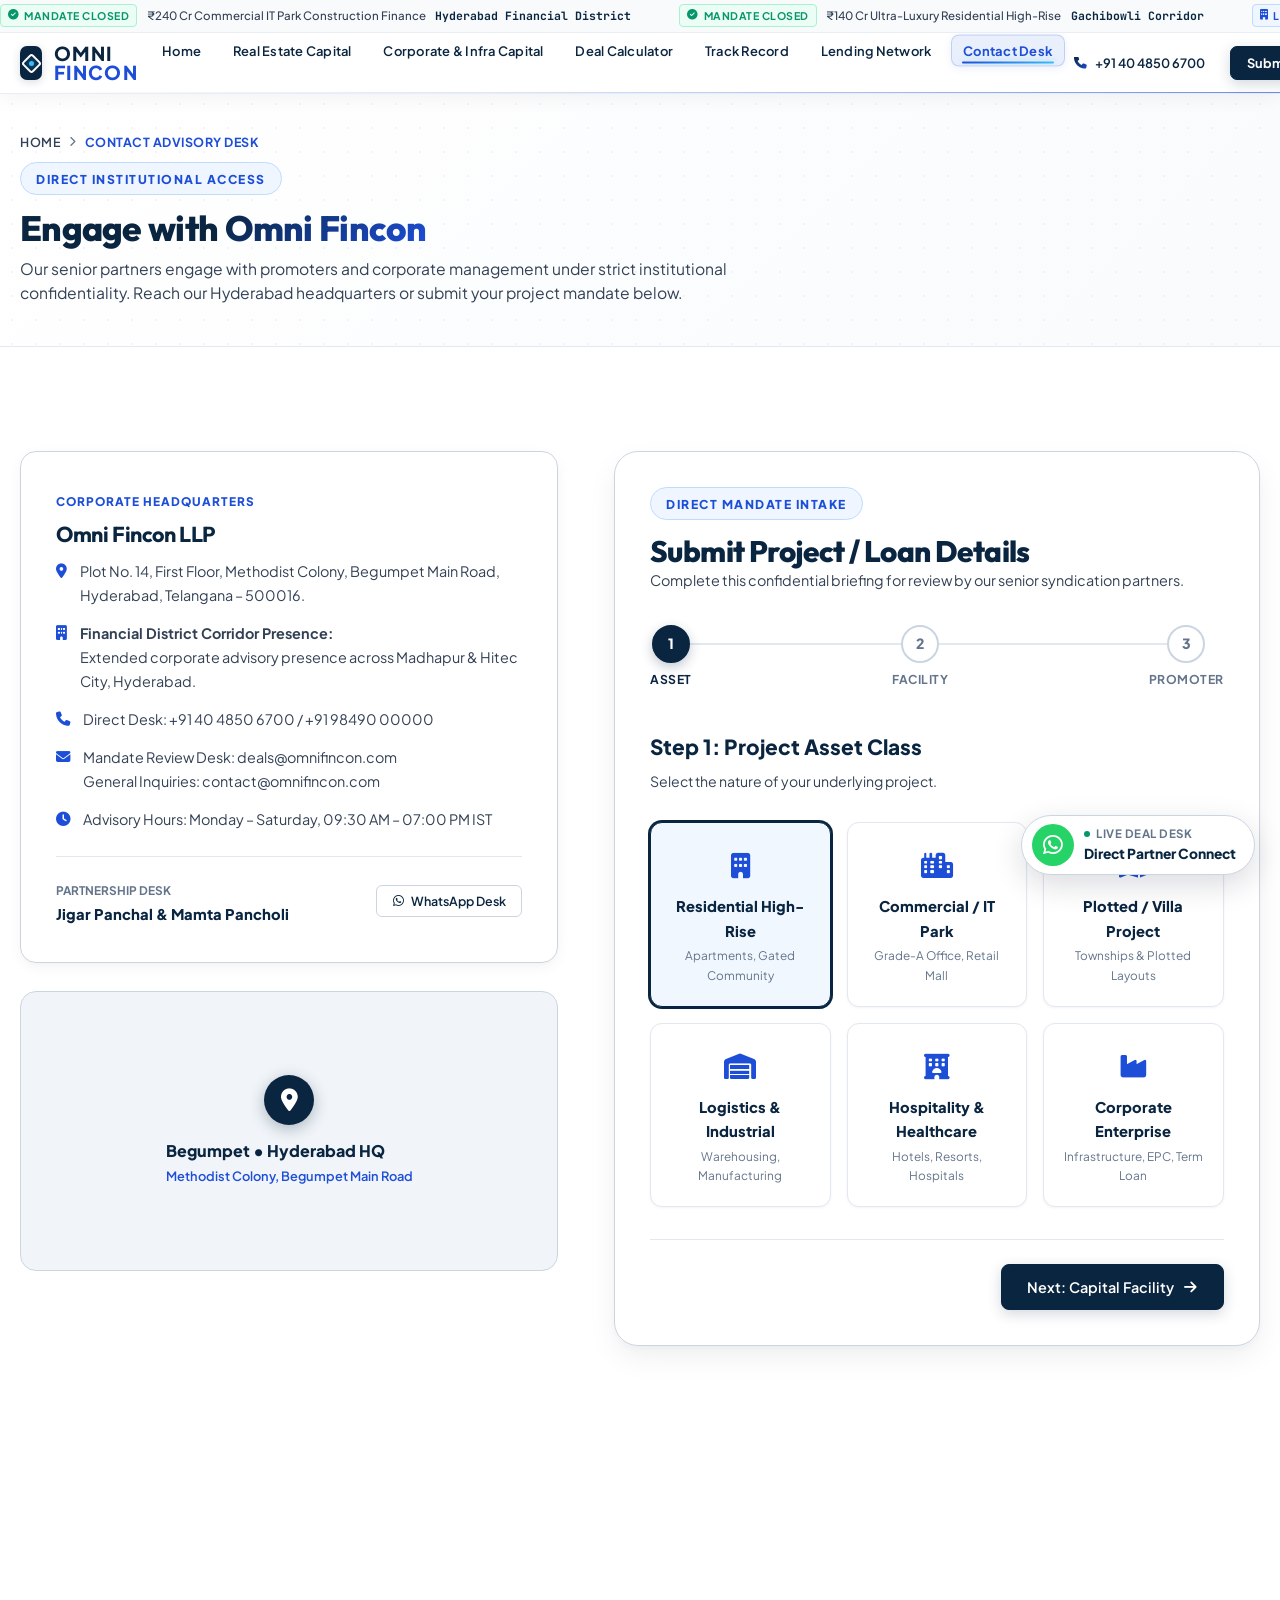
==== commit 5d73fa88: "updated real time neaws API for hyd realestate" ====
--- a/contact.html
+++ b/contact.html
@@ -125,7 +125,7 @@
         <ul class="nav-menu">
           <li><a href="index.html" class="nav-link">Home</a></li>
           <li><a href="real-estate-finance.html" class="nav-link">Real Estate Capital</a></li>
-          <li><a href="investment-banking.html" class="nav-link">Investment Banking</a></li>
+          <li><a href="investment-banking.html" class="nav-link">Corporate &amp; Infra Capital</a></li>
           <li><a href="index.html#calculator" class="nav-link">Deal Calculator</a></li>
           <li><a href="index.html#track-record" class="nav-link">Track Record</a></li>
           <li><a href="index.html#institutional-network" class="nav-link">Lending Network</a></li>
@@ -469,7 +469,7 @@
           <ul class="footer-links">
             <li><a href="index.html">Home Overview</a></li>
             <li><a href="real-estate-finance.html">Real Estate Practice</a></li>
-            <li><a href="investment-banking.html">Investment Banking</a></li>
+            <li><a href="investment-banking.html">Corporate &amp; Infra Capital</a></li>
             <li><a href="index.html#calculator">Deal Calculator</a></li>
             <li><a href="index.html#track-record">Executed Mandates</a></li>
           </ul>
--- a/style.css
+++ b/style.css
@@ -57,8 +57,8 @@
   --font-mono: 'JetBrains Mono', 'SF Mono', monospace;
 
   /* Executive Investment Banking Cursors (Compact Precision) */
-  --cursor-ib-default: url("data:image/svg+xml,%3Csvg%20xmlns%3D%22http%3A%2F%2Fwww.w3.org%2F2000%2Fsvg%22%20width%3D%2220%22%20height%3D%2220%22%20viewBox%3D%220%200%2020%2020%22%3E%3Cdefs%3E%3Cfilter%20id%3D%22s20%22%20x%3D%22-30%25%22%20y%3D%22-30%25%22%20width%3D%22160%25%22%20height%3D%22160%25%22%3E%3CfeDropShadow%20dx%3D%220.8%22%20dy%3D%221%22%20stdDeviation%3D%220.8%22%20flood-color%3D%22%230a2540%22%20flood-opacity%3D%220.45%22%2F%3E%3C%2Ffilter%3E%3C%2Fdefs%3E%3Cpath%20d%3D%22M1.5%201.5%20L7.5%2017.5%20L10.5%2011.5%20L16.5%2011.5%20Z%22%20fill%3D%22%23ffffff%22%20stroke%3D%22%23ffffff%22%20stroke-width%3D%222%22%20stroke-linejoin%3D%22round%22%20filter%3D%22url(%23s20)%22%2F%3E%3Cpath%20d%3D%22M1.5%201.5%20L7.5%2017.5%20L10.5%2011.5%20Z%22%20fill%3D%22%230a2540%22%2F%3E%3Cpath%20d%3D%22M1.5%201.5%20L10.5%2011.5%20L16.5%2011.5%20Z%22%20fill%3D%22%231d4ed8%22%2F%3E%3Cpolygon%20points%3D%221.5%2C1.5%205%2C7%2010.5%2C11.5%204%2C6%22%20fill%3D%22rgba(255%2C255%2C255%2C0.3)%22%2F%3E%3Ccircle%20cx%3D%221.5%22%20cy%3D%221.5%22%20r%3D%220.8%22%20fill%3D%22%2338bdf8%22%2F%3E%3C%2Fsvg%3E") 1 1, auto;
-  --cursor-ib-pointer: url("data:image/svg+xml,%3Csvg%20xmlns%3D%22http%3A%2F%2Fwww.w3.org%2F2000%2Fsvg%22%20width%3D%2220%22%20height%3D%2220%22%20viewBox%3D%220%200%2020%2020%22%3E%3Cdefs%3E%3Cfilter%20id%3D%22p20%22%20x%3D%22-30%25%22%20y%3D%22-30%25%22%20width%3D%22160%25%22%20height%3D%22160%25%22%3E%3CfeDropShadow%20dx%3D%220.8%22%20dy%3D%221%22%20stdDeviation%3D%220.8%22%20flood-color%3D%22%23059669%22%20flood-opacity%3D%220.5%22%2F%3E%3C%2Ffilter%3E%3C%2Fdefs%3E%3Cpath%20d%3D%22M1.5%201.5%20L7.5%2017.5%20L10.5%2011.5%20L16.5%2011.5%20Z%22%20fill%3D%22%23ffffff%22%20stroke%3D%22%23ffffff%22%20stroke-width%3D%222%22%20stroke-linejoin%3D%22round%22%20filter%3D%22url(%23p20)%22%2F%3E%3Cpath%20d%3D%22M1.5%201.5%20L7.5%2017.5%20L10.5%2011.5%20Z%22%20fill%3D%22%23065f46%22%2F%3E%3Cpath%20d%3D%22M1.5%201.5%20L10.5%2011.5%20L16.5%2011.5%20Z%22%20fill%3D%22%23059669%22%2F%3E%3Ccircle%20cx%3D%2215%22%20cy%3D%225%22%20r%3D%223.8%22%20fill%3D%22%23059669%22%20stroke%3D%22%23ffffff%22%20stroke-width%3D%221%22%2F%3E%3Cpath%20d%3D%22M13.5%206.5%20L16.5%203.5%20M14.5%203.5%20L16.5%203.5%20L16.5%205.5%22%20fill%3D%22none%22%20stroke%3D%22%23ffffff%22%20stroke-width%3D%221.1%22%20stroke-linecap%3D%22round%22%20stroke-linejoin%3D%22round%22%2F%3E%3Ccircle%20cx%3D%221.5%22%20cy%3D%221.5%22%20r%3D%220.8%22%20fill%3D%22%2334d399%22%2F%3E%3C%2Fsvg%3E") 1 1, pointer;
+  --cursor-ib-default: url("data:image/svg+xml,%3Csvg%20xmlns%3D%22http%3A%2F%2Fwww.w3.org%2F2000%2Fsvg%22%20width%3D%2218%22%20height%3D%2218%22%20viewBox%3D%220%200%2018%2018%22%3E%3Cdefs%3E%3Cfilter%20id%3D%22c-shadow%22%20x%3D%22-30%25%22%20y%3D%22-30%25%22%20width%3D%22160%25%22%20height%3D%22160%25%22%3E%3CfeDropShadow%20dx%3D%220.5%22%20dy%3D%221%22%20stdDeviation%3D%220.8%22%20flood-color%3D%22%230a2540%22%20flood-opacity%3D%220.35%22%2F%3E%3C%2Ffilter%3E%3C%2Fdefs%3E%3Cpath%20d%3D%22M1%201%20L6.5%2015.5%20L9.2%2010.2%20L14.5%2010.2%20Z%22%20fill%3D%22%23ffffff%22%20stroke%3D%22%23ffffff%22%20stroke-width%3D%222.2%22%20stroke-linejoin%3D%22round%22%20filter%3D%22url(%23c-shadow)%22%2F%3E%3Cpath%20d%3D%22M1%201%20L6.5%2015.5%20L9.2%2010.2%20Z%22%20fill%3D%22%230a2540%22%2F%3E%3Cpath%20d%3D%22M1%201%20L9.2%2010.2%20L14.5%2010.2%20Z%22%20fill%3D%22%231d4ed8%22%2F%3E%3Ccircle%20cx%3D%221.2%22%20cy%3D%221.2%22%20r%3D%220.7%22%20fill%3D%22%2338bdf8%22%2F%3E%3C%2Fsvg%3E") 1 1, default;
+  --cursor-ib-pointer: url("data:image/svg+xml,%3Csvg%20xmlns%3D%22http%3A%2F%2Fwww.w3.org%2F2000%2Fsvg%22%20width%3D%2220%22%20height%3D%2220%22%20viewBox%3D%220%200%2020%2020%22%3E%3Cdefs%3E%3Cfilter%20id%3D%22cp-shadow%22%20x%3D%22-30%25%22%20y%3D%22-30%25%22%20width%3D%22160%25%22%20height%3D%22160%25%22%3E%3CfeDropShadow%20dx%3D%220.8%22%20dy%3D%221.2%22%20stdDeviation%3D%221%22%20flood-color%3D%22%231d4ed8%22%20flood-opacity%3D%220.4%22%2F%3E%3C%2Ffilter%3E%3C%2Fdefs%3E%3Cpath%20d%3D%22M1%201%20L7.5%2017.5%20L10.5%2011.8%20L16.8%2011.8%20Z%22%20fill%3D%22%23ffffff%22%20stroke%3D%22%23ffffff%22%20stroke-width%3D%222.4%22%20stroke-linejoin%3D%22round%22%20filter%3D%22url(%23cp-shadow)%22%2F%3E%3Cpath%20d%3D%22M1%201%20L7.5%2017.5%20L10.5%2011.8%20Z%22%20fill%3D%22%230a2540%22%2F%3E%3Cpath%20d%3D%22M1%201%20L10.5%2011.8%20L16.8%2011.8%20Z%22%20fill%3D%22%231d4ed8%22%2F%3E%3Ccircle%20cx%3D%2214%22%20cy%3D%225.5%22%20r%3D%223.2%22%20fill%3D%22%2310b981%22%20stroke%3D%22%23ffffff%22%20stroke-width%3D%221.2%22%2F%3E%3Ccircle%20cx%3D%2214%22%20cy%3D%225.5%22%20r%3D%221.2%22%20fill%3D%22%23ffffff%22%2F%3E%3Ccircle%20cx%3D%221.2%22%20cy%3D%221.2%22%20r%3D%220.8%22%20fill%3D%22%2360a5fa%22%2F%3E%3C%2Fsvg%3E") 1 1, default;
 }
 
 /* Global Reset */
@@ -92,7 +92,7 @@
   padding-top: 92px;
 }
 
-/* Interactive Elements Investment Banking Pointer Cursor */
+/* Interactive Elements Precision Pointer (Replaces Browser Hand Cursor) */
 a,
 button,
 input[type="button"],
@@ -100,6 +100,7 @@
 input[type="reset"],
 input[type="range"],
 select,
+label,
 .btn,
 .nav-link,
 .brand-logo,
@@ -109,12 +110,16 @@
 .faq-question,
 .tombstone-card,
 .service-card,
+.select-card,
+.practice-tab-btn,
+.wire-tab-btn,
 .mobile-toggle,
 .modal-close-btn,
 .phone-quick,
+.floating-concierge,
 [role="button"],
 [tabindex="0"] {
-  cursor: var(--cursor-ib-pointer);
+  cursor: var(--cursor-ib-pointer) !important;
 }
 
 /* Form text fields keep standard text caret */
@@ -536,6 +541,29 @@
   justify-content: space-between;
   align-items: center;
   height: 60px;
+  position: relative;
+}
+
+@media (min-width: 993px) {
+  .nav-container {
+    display: grid !important;
+    grid-template-columns: 1fr auto 1fr !important;
+    align-items: center !important;
+    height: 60px !important;
+  }
+
+  .brand-logo {
+    justify-self: start !important;
+  }
+
+  .nav-menu {
+    justify-self: center !important;
+    margin: 0 auto !important;
+  }
+
+  .nav-actions {
+    justify-self: end !important;
+  }
 }
 
 .header-master-wrapper.scrolled .nav-container {
@@ -827,7 +855,7 @@
   font-size: 0.9rem;
   font-weight: 600;
   border-radius: 8px;
-  cursor: pointer;
+  cursor: var(--cursor-ib-pointer);
   transition: var(--transition-smooth);
   border: 1px solid transparent;
   text-decoration: none;
@@ -938,7 +966,7 @@
   border: none;
   color: var(--brand-navy);
   font-size: 1.5rem;
-  cursor: pointer;
+  cursor: var(--cursor-ib-pointer);
 }
 
 /* ==========================================================================
@@ -1343,7 +1371,7 @@
   font-weight: 600;
   padding: 0.75rem 1.5rem;
   border-radius: 40px;
-  cursor: pointer;
+  cursor: var(--cursor-ib-pointer);
   transition: var(--transition-fast);
   display: flex;
   align-items: center;
@@ -1779,7 +1807,7 @@
   color: var(--text-secondary);
   font-size: 0.84rem;
   font-weight: 600;
-  cursor: pointer;
+  cursor: var(--cursor-ib-pointer);
   transition: var(--transition-fast);
 }
 
@@ -1830,7 +1858,7 @@
   height: 22px;
   border-radius: 50%;
   background: var(--brand-navy);
-  cursor: pointer;
+  cursor: var(--cursor-ib-pointer);
   box-shadow: 0 2px 6px rgba(10, 37, 64, 0.3);
   border: 2px solid #ffffff;
 }
@@ -1995,7 +2023,7 @@
   border-radius: 30px;
   font-size: 0.88rem;
   font-weight: 600;
-  cursor: pointer;
+  cursor: var(--cursor-ib-pointer);
   transition: var(--transition-fast);
 }
 
@@ -2535,7 +2563,7 @@
   border: 1px solid var(--border-light);
   border-radius: 12px;
   padding: 1.3rem 1rem;
-  cursor: pointer;
+  cursor: var(--cursor-ib-pointer);
   transition: var(--transition-fast);
   text-align: center;
   box-shadow: var(--shadow-sm);
@@ -2864,7 +2892,7 @@
   padding: 8px 18px 8px 10px;
   border-radius: 50px;
   box-shadow: 0 10px 30px rgba(15, 23, 42, 0.15);
-  cursor: pointer;
+  cursor: var(--cursor-ib-pointer);
   transition: var(--transition-smooth);
   text-decoration: none;
   animation: subtleFloat 4.5s ease-in-out infinite;
@@ -3117,7 +3145,7 @@
   display: flex;
   justify-content: space-between;
   align-items: center;
-  cursor: pointer;
+  cursor: var(--cursor-ib-pointer);
   font-size: 1.02rem;
   font-weight: 700;
   color: var(--brand-navy);
@@ -3263,7 +3291,7 @@
   border: none;
   color: var(--text-muted);
   font-size: 1.5rem;
-  cursor: pointer;
+  cursor: var(--cursor-ib-pointer);
 }
 
 .modal-close-btn:hover {
@@ -3346,7 +3374,7 @@
   }
 }
 
-@media (max-width: 1100px) {
+@media (max-width: 1250px) {
   .nav-actions .phone-quick {
     display: none;
   }
@@ -3420,7 +3448,7 @@
     border: 1px solid rgba(10, 37, 64, 0.12);
     color: var(--brand-navy);
     font-size: 1.25rem;
-    cursor: pointer;
+    cursor: var(--cursor-ib-pointer);
     transition: all 0.25s ease;
   }
 
@@ -3445,7 +3473,10 @@
   }
 
   .nav-container {
-    position: static;
+    display: flex !important;
+    justify-content: space-between !important;
+    align-items: center !important;
+    position: static !important;
   }
 
   .nav-menu {
@@ -4387,3 +4418,326 @@
   opacity: 0.7;
   transition: opacity 0.18s ease;
 }
+
+/* ==========================================================================
+   Hyderabad Real Estate Live Market Intelligence Wire
+   ========================================================================== */
+.section-market-wire {
+  background: #ffffff;
+  border-top: 1px solid var(--border-medium);
+  border-bottom: 1px solid var(--border-medium);
+  padding: 4.5rem 0 5rem;
+  position: relative;
+}
+
+.market-wire-grid {
+  display: grid;
+  grid-template-columns: 1fr 1.55fr;
+  gap: 3rem;
+  align-items: flex-start;
+}
+
+.wire-live-pill {
+  display: inline-flex;
+  align-items: center;
+  gap: 0.55rem;
+  padding: 0.38rem 0.95rem;
+  background: #ecfdf5;
+  border: 1px solid #a7f3d0;
+  border-radius: 999px;
+  font-size: 0.78rem;
+  font-weight: 700;
+  color: #047857;
+  text-transform: uppercase;
+  letter-spacing: 0.05em;
+  margin-bottom: 1.1rem;
+}
+
+.wire-radar-dot {
+  width: 8px;
+  height: 8px;
+  border-radius: 50%;
+  background: #10b981;
+  box-shadow: 0 0 8px #10b981;
+  animation: radarPing 2s infinite;
+}
+
+.wire-corridors-box {
+  margin-bottom: 2rem;
+}
+
+.wire-corridors-title {
+  font-size: 0.76rem;
+  font-weight: 700;
+  color: var(--brand-navy);
+  text-transform: uppercase;
+  letter-spacing: 0.06em;
+  margin-bottom: 0.75rem;
+  display: flex;
+  align-items: center;
+  gap: 0.45rem;
+}
+
+.wire-corridors-title i {
+  color: var(--brand-blue);
+}
+
+.wire-corridor-tags {
+  display: flex;
+  flex-wrap: wrap;
+  gap: 0.45rem;
+}
+
+.wire-tag {
+  font-size: 0.78rem;
+  padding: 0.28rem 0.68rem;
+  background: #f8fafc;
+  border: 1px solid var(--border-medium);
+  border-radius: 6px;
+  color: var(--brand-navy);
+  font-weight: 600;
+  transition: all 0.2s ease;
+}
+
+.wire-tag:hover {
+  background: var(--brand-blue-light);
+  border-color: var(--brand-blue-border);
+  color: var(--brand-blue);
+}
+
+.wire-desk-card {
+  background: #f8fafc;
+  border: 1px solid var(--border-medium);
+  border-radius: 12px;
+  padding: 1.25rem 1.4rem;
+  box-shadow: var(--shadow-sm);
+}
+
+.wire-desk-card-header {
+  display: flex;
+  align-items: center;
+  gap: 0.65rem;
+  margin-bottom: 0.45rem;
+}
+
+.wire-desk-icon {
+  color: var(--brand-blue);
+  font-size: 1.1rem;
+}
+
+.wire-desk-title {
+  font-size: 0.90rem;
+  font-weight: 700;
+  color: var(--brand-navy);
+}
+
+.wire-desk-desc {
+  font-size: 0.82rem;
+  color: var(--text-secondary);
+  line-height: 1.55;
+  margin: 0;
+}
+
+/* Right Card Widget */
+.market-wire-widget-card {
+  background: #ffffff;
+  border: 1px solid var(--border-medium);
+  border-radius: 20px;
+  padding: 1.8rem 2rem;
+  box-shadow: 0 12px 32px rgba(10, 37, 64, 0.06);
+}
+
+.wire-widget-header {
+  display: flex;
+  justify-content: space-between;
+  align-items: center;
+  margin-bottom: 1.4rem;
+  border-bottom: 1px solid #e2e8f0;
+  padding-bottom: 1.1rem;
+  flex-wrap: wrap;
+  gap: 0.8rem;
+}
+
+.wire-widget-title-wrap {
+  display: flex;
+  flex-direction: column;
+  gap: 0.25rem;
+}
+
+.wire-widget-title {
+  margin: 0;
+  font-size: 1.25rem;
+  font-weight: 800;
+  color: var(--brand-navy);
+}
+
+.wire-source-tag {
+  font-size: 0.74rem;
+  color: var(--text-muted);
+  font-weight: 600;
+  display: flex;
+  align-items: center;
+  gap: 0.35rem;
+}
+
+.wire-source-tag i {
+  color: #ea580c;
+}
+
+.wire-tabs-wrap {
+  display: flex;
+  gap: 0.5rem;
+}
+
+.wire-tab-btn {
+  padding: 0.45rem 0.95rem;
+  cursor: var(--cursor-ib-pointer);
+  font-weight: 600;
+  font-size: 0.82rem;
+  border-radius: 8px;
+  border: 1px solid #cbd5e1;
+  background: #f8fafc;
+  color: var(--brand-navy);
+  transition: all 0.25s cubic-bezier(0.16, 1, 0.3, 1);
+  display: inline-flex;
+  align-items: center;
+  gap: 0.45rem;
+}
+
+.wire-tab-btn:hover {
+  background: #e2e8f0;
+  border-color: #94a3b8;
+}
+
+.wire-tab-btn.active {
+  background: var(--brand-navy);
+  border-color: var(--brand-navy);
+  color: #ffffff;
+  box-shadow: 0 4px 12px rgba(10, 37, 64, 0.2);
+}
+
+.wire-tab-btn.active:hover {
+  background: var(--brand-blue);
+  border-color: var(--brand-blue);
+}
+
+/* Feed List & Articles */
+.wire-feed-list {
+  min-height: 240px;
+}
+
+.wire-article-item {
+  display: flex;
+  gap: 1.1rem;
+  margin-bottom: 1.2rem;
+  padding-bottom: 1.2rem;
+  border-bottom: 1px solid #f1f5f9;
+  align-items: flex-start;
+  transition: transform 0.2s ease;
+}
+
+.wire-article-item:last-child {
+  margin-bottom: 0;
+  padding-bottom: 0;
+  border-bottom: none;
+}
+
+.wire-article-thumb-link {
+  flex-shrink: 0;
+  display: block;
+  overflow: hidden;
+  border-radius: 8px;
+}
+
+.wire-article-img {
+  width: 125px;
+  height: 85px;
+  object-fit: cover;
+  border-radius: 8px;
+  background: #f1f5f9;
+  border: 1px solid #e2e8f0;
+  display: block;
+  transition: transform 0.3s cubic-bezier(0.16, 1, 0.3, 1);
+}
+
+.wire-article-item:hover .wire-article-img {
+  transform: scale(1.05);
+}
+
+.wire-article-body {
+  flex: 1;
+  min-width: 0;
+}
+
+.wire-article-title {
+  font-weight: 700;
+  font-size: 0.98rem;
+  text-decoration: none;
+  color: var(--brand-navy);
+  display: block;
+  margin-bottom: 0.35rem;
+  line-height: 1.35;
+  transition: color 0.2s ease;
+}
+
+.wire-article-title:hover {
+  color: var(--brand-blue);
+}
+
+.wire-article-snippet {
+  margin: 0 0 0.45rem 0;
+  font-size: 0.85rem;
+  color: var(--text-secondary);
+  line-height: 1.45;
+}
+
+.wire-article-meta {
+  font-size: 0.76rem;
+  color: var(--text-muted);
+  font-weight: 600;
+  display: flex;
+  align-items: center;
+  gap: 0.4rem;
+}
+
+.wire-loading-box {
+  display: flex;
+  flex-direction: column;
+  align-items: center;
+  justify-content: center;
+  padding: 3rem 1rem;
+  gap: 1rem;
+  color: var(--text-secondary);
+  font-size: 0.9rem;
+}
+
+.wire-spinner {
+  width: 32px;
+  height: 32px;
+  border: 3px solid rgba(29, 78, 216, 0.15);
+  border-top-color: var(--brand-blue);
+  border-radius: 50%;
+  animation: spin 0.8s linear infinite;
+}
+
+@keyframes spin {
+  to { transform: rotate(360deg); }
+}
+
+@media (max-width: 992px) {
+  .market-wire-grid {
+    grid-template-columns: 1fr;
+    gap: 2.2rem;
+  }
+}
+
+@media (max-width: 580px) {
+  .wire-article-item {
+    flex-direction: column;
+  }
+
+  .wire-article-img {
+    width: 100%;
+    height: 140px;
+  }
+}
